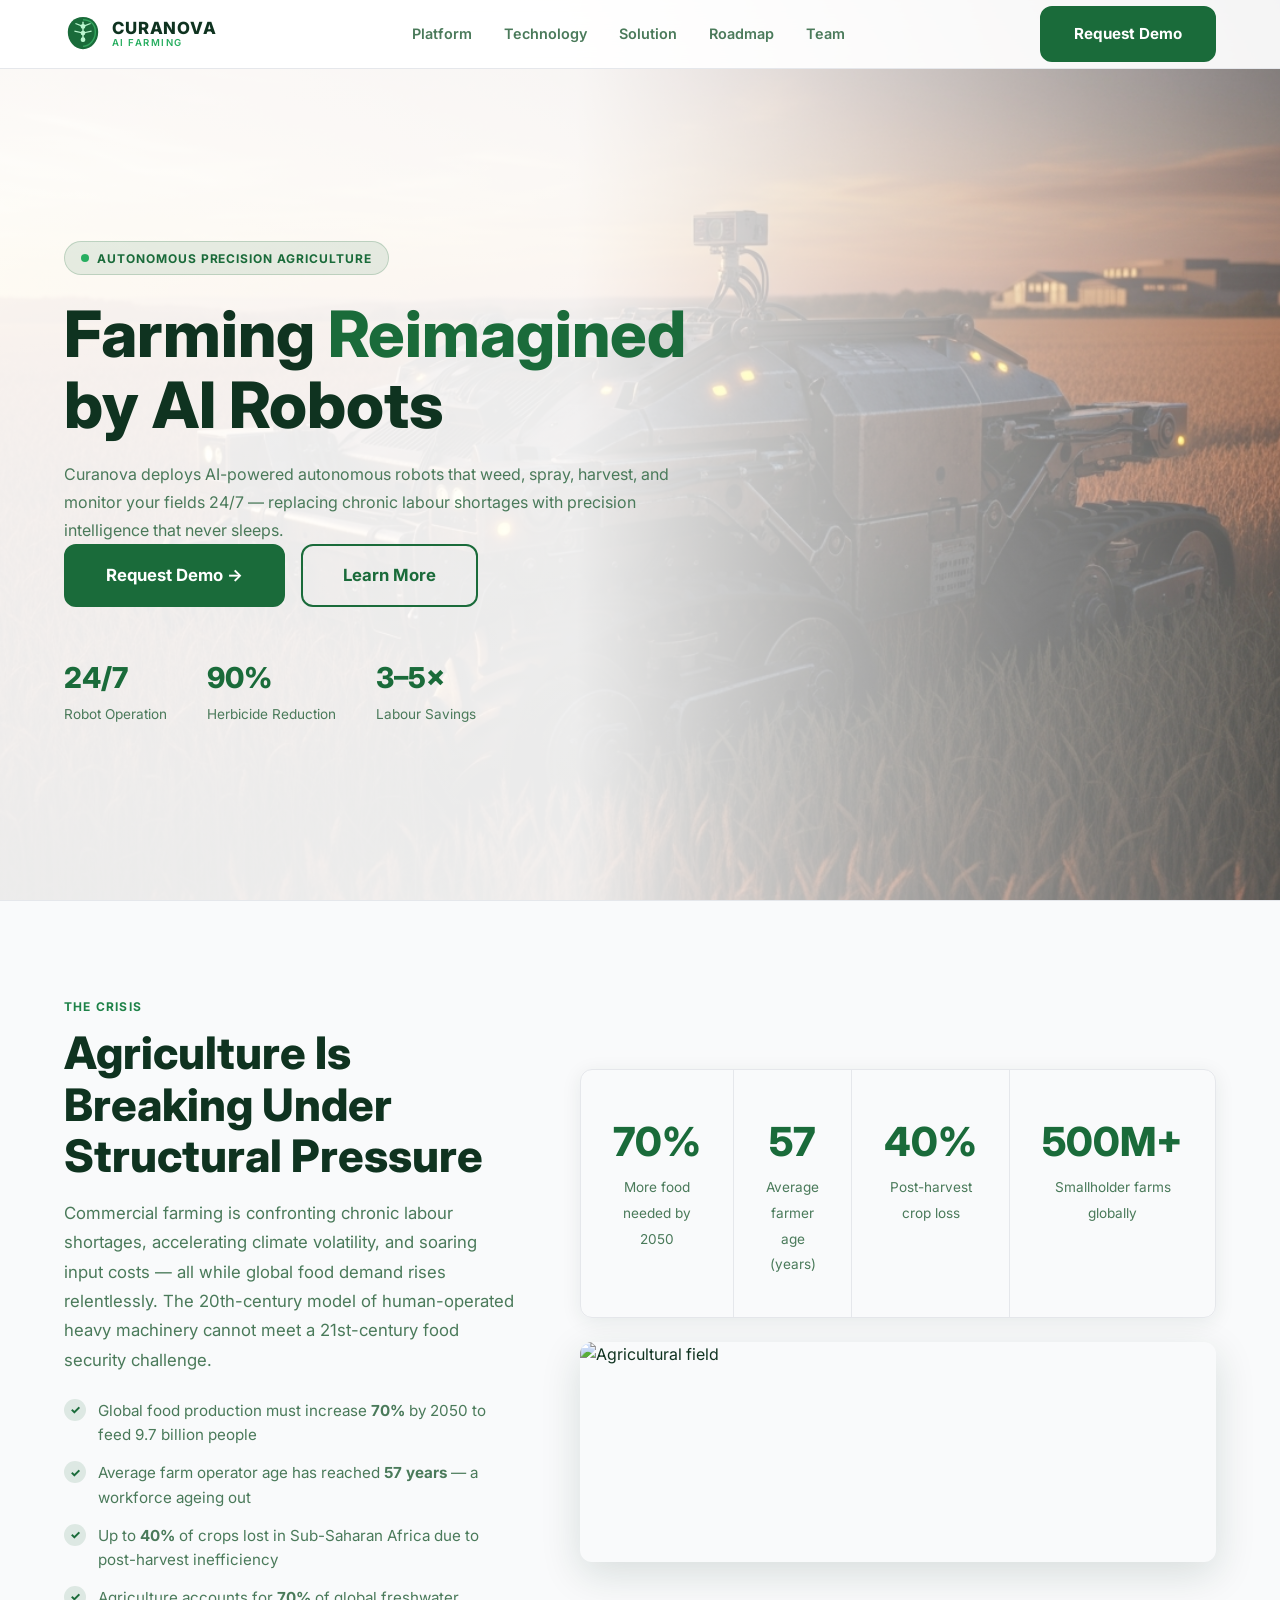
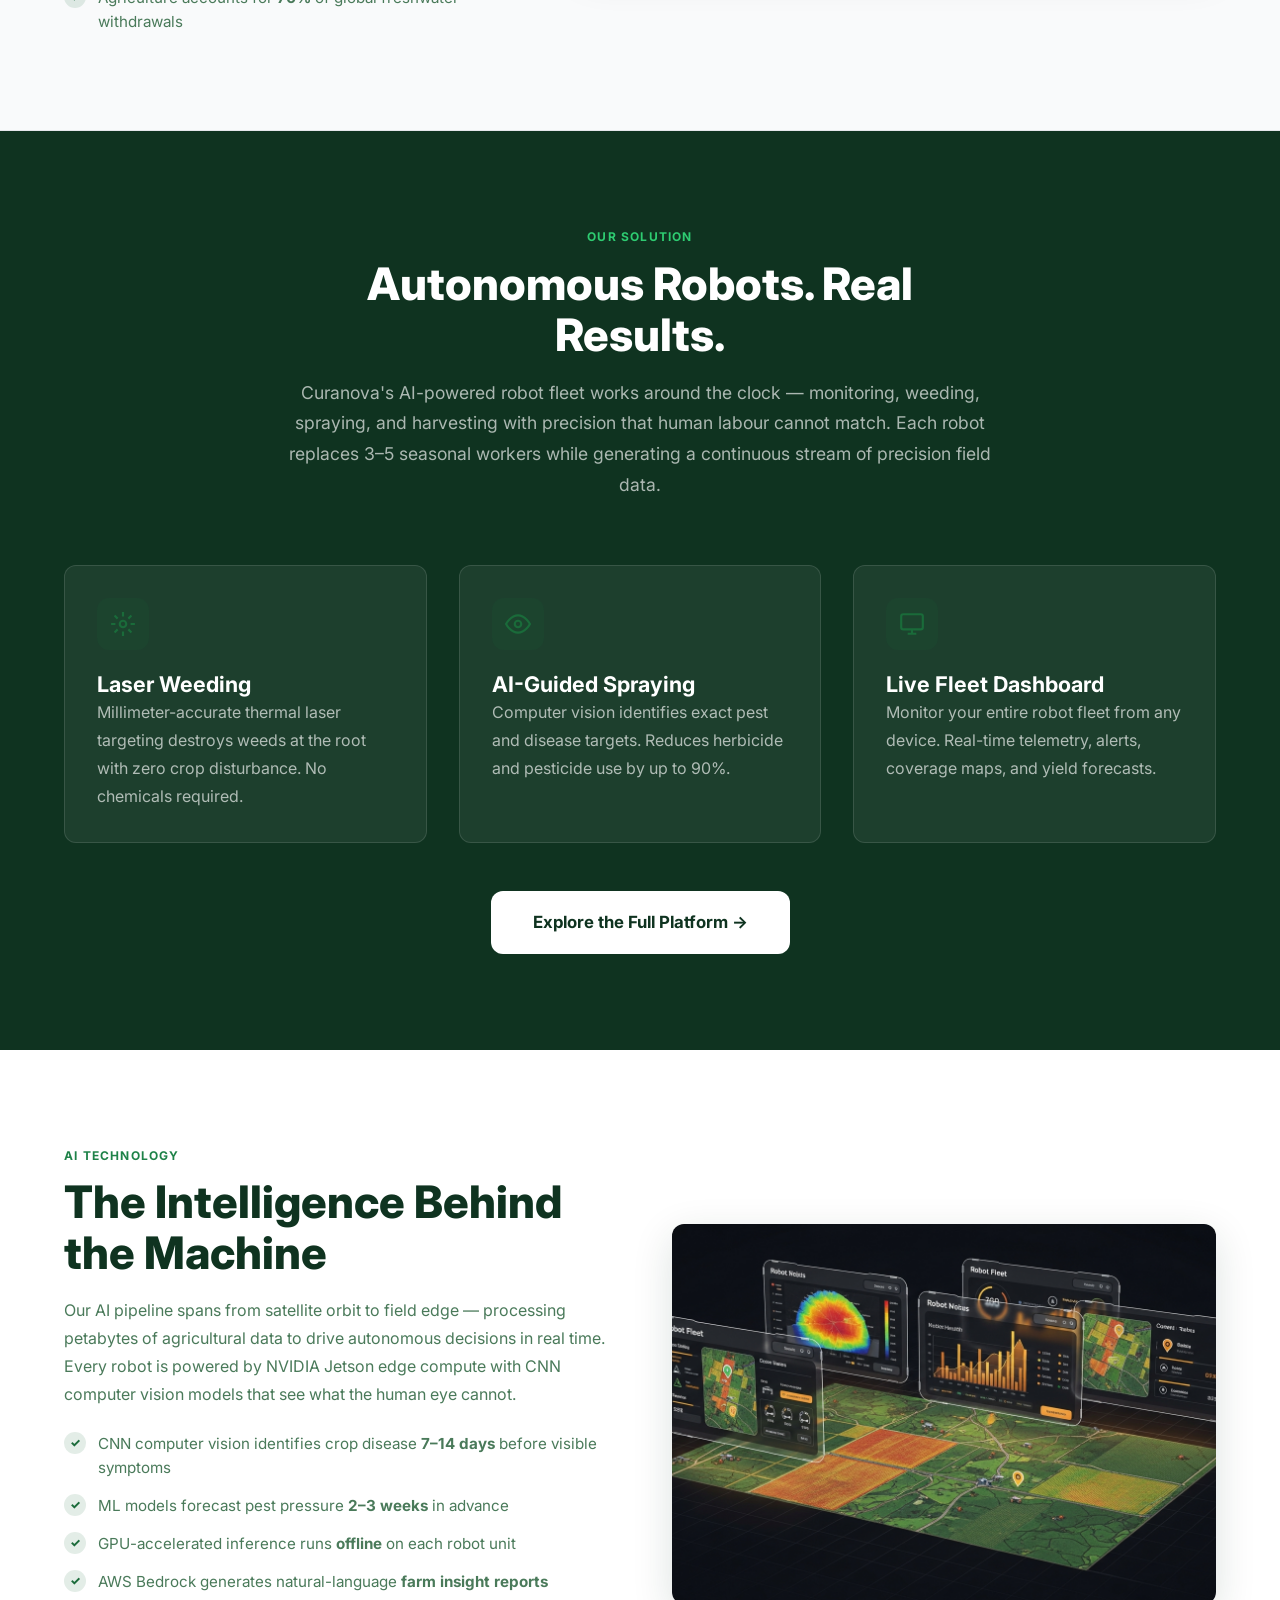
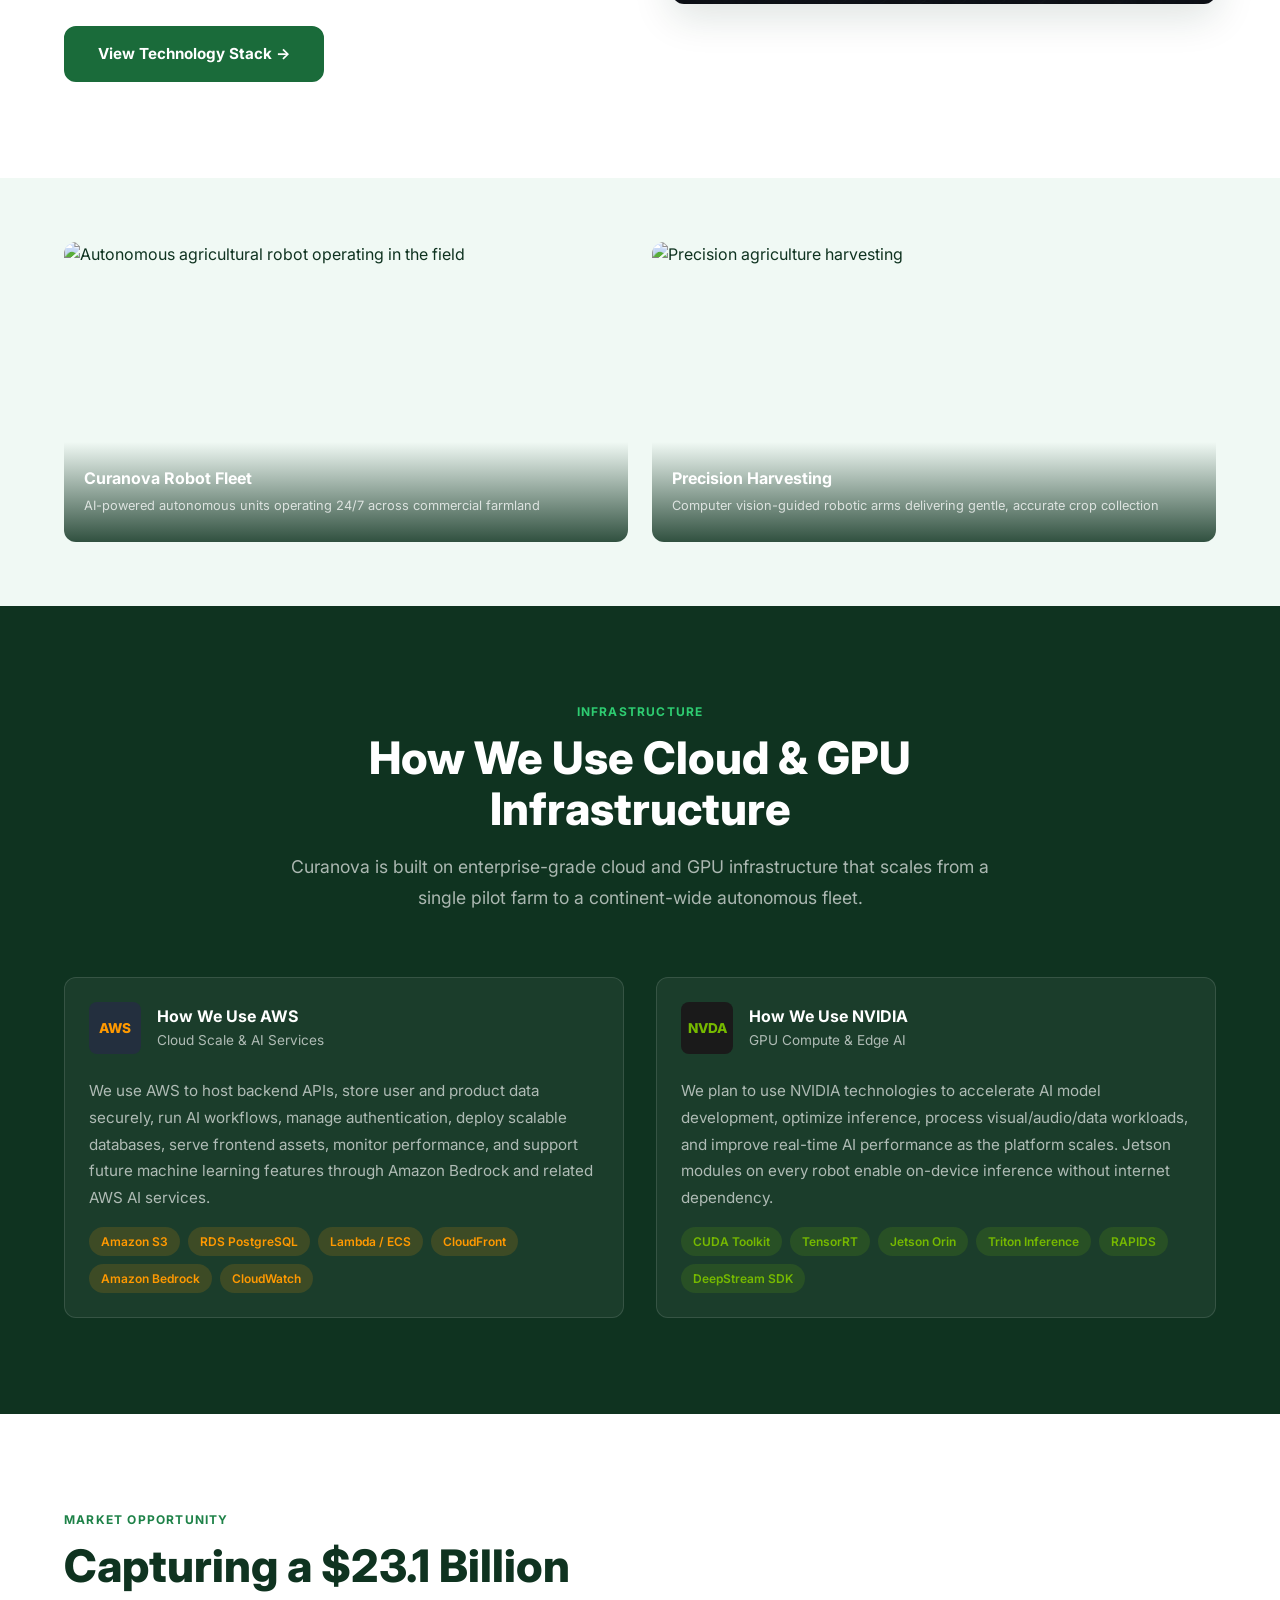
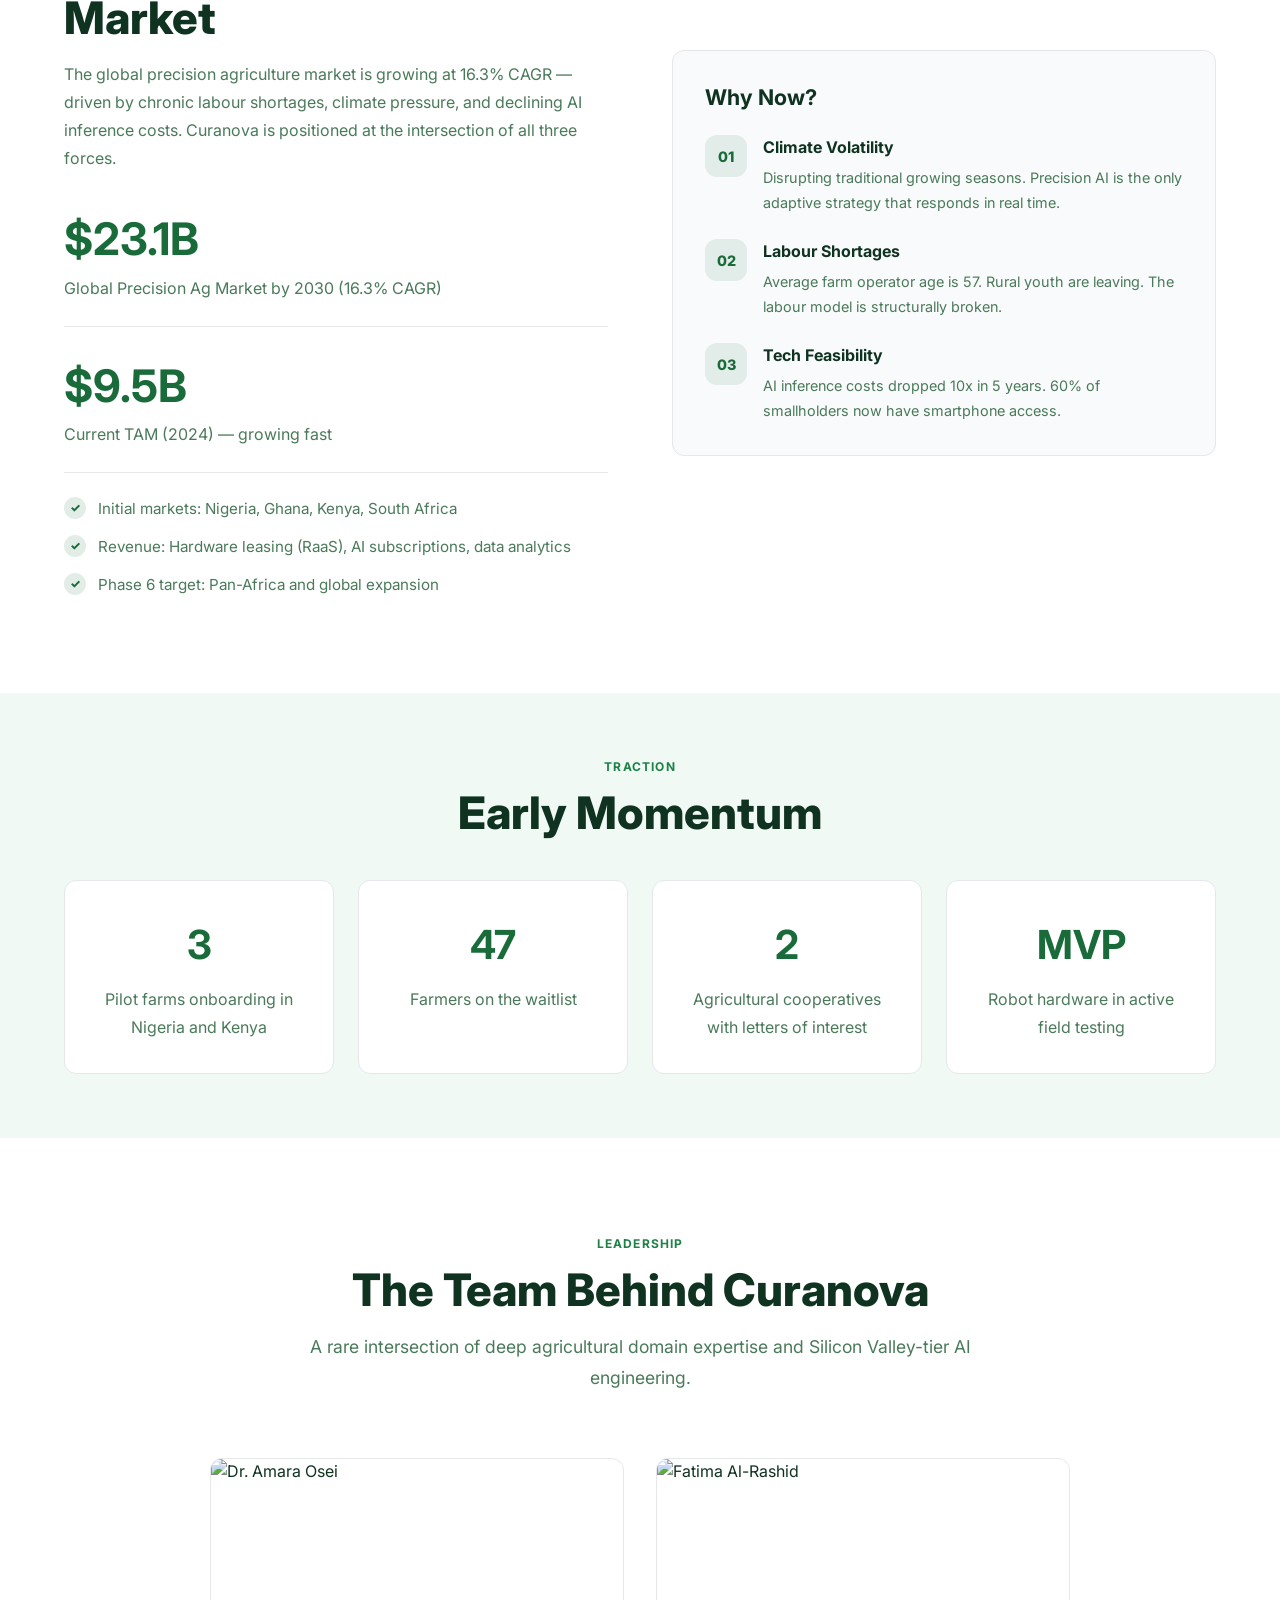
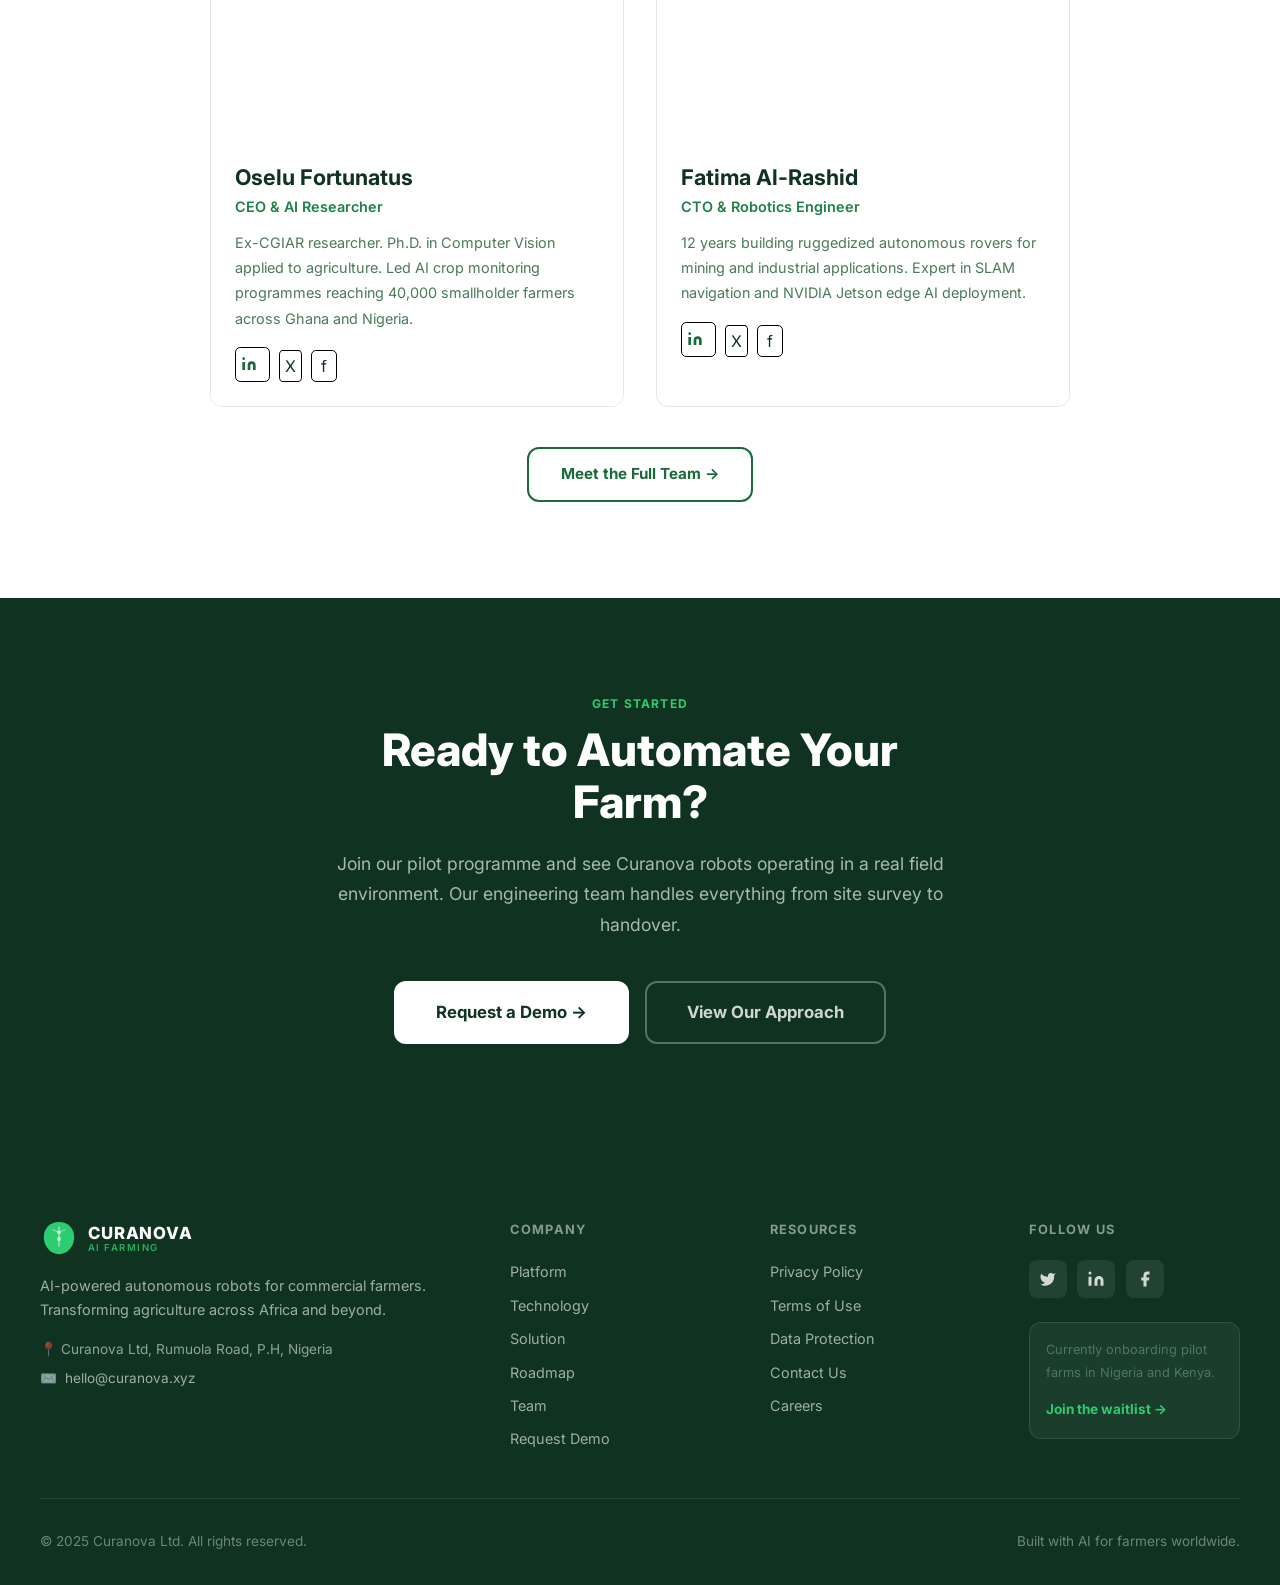
==== index.html @ 60b6ebc6 "project upload to netlify" ====
﻿<!DOCTYPE html>
<html lang="en">
<head>
  <meta charset="UTF-8" />
  <meta name="viewport" content="width=device-width, initial-scale=1.0" />
  <title>Curanova — AI Autonomous Farm Robotics</title>
  <meta name="description" content="Curanova deploys AI-powered autonomous robots that weed, spray, harvest, and monitor your fields 24/7. No human required." />
  <link rel="stylesheet" href="css/style.css" />
</head>
<body>

<!-- NAVBAR -->
<nav id="navbar">
  <div class="container">
    <div class="nav-inner">
      <a href="index.html" class="nav-logo">
        <svg viewBox="0 0 40 40" fill="none" xmlns="http://www.w3.org/2000/svg">
          <path d="M20 2C30 2 36 9 36 18C36 28 29 36 20 36C11 36 4 28 4 18C4 9 10 2 20 2Z" fill="#1a6b3a"/>
          <path d="M20 5C28 5 33 10 33 18C33 26 27 33 20 33" stroke="#4ade80" stroke-width="1.5" fill="none" opacity="0.5"/>
          <line x1="20" y1="7" x2="20" y2="28" stroke="#bbf7d0" stroke-width="1.5"/>
          <circle cx="20" cy="12" r="2.5" fill="#bbf7d0"/>
          <circle cx="20" cy="19" r="2.5" fill="#bbf7d0"/>
          <circle cx="20" cy="26" r="2.5" fill="#bbf7d0"/>
          <line x1="20" y1="12" x2="28" y2="9" stroke="#bbf7d0" stroke-width="1.2"/>
          <line x1="20" y1="12" x2="12" y2="9" stroke="#bbf7d0" stroke-width="1.2"/>
          <line x1="20" y1="19" x2="29" y2="17" stroke="#bbf7d0" stroke-width="1.2"/>
          <line x1="20" y1="19" x2="11" y2="17" stroke="#bbf7d0" stroke-width="1.2"/>
        </svg>
        <div class="nav-logo-text">
          <span>CURANOVA</span>
          <span>AI FARMING</span>
        </div>
      </a>
      <div class="nav-links">
        <a href="platform.html">Platform</a>
        <a href="technology.html">Technology</a>
        <a href="solution.html">Solution</a>
        <a href="roadmap.html">Roadmap</a>
        <a href="team.html">Team</a>
      </div>
      <div class="nav-cta">
        <a href="request-demo.html" class="btn btn-primary">Request Demo</a>
      </div>
      <button class="hamburger" aria-label="Toggle menu">
        <span></span><span></span><span></span>
      </button>
    </div>
  </div>
  <div class="mobile-menu">
    <a href="platform.html">Platform</a>
    <a href="technology.html">Technology</a>
    <a href="solution.html">Solution</a>
    <a href="roadmap.html">Roadmap</a>
    <a href="team.html">Team</a>
    <a href="request-demo.html" class="btn btn-primary">Request Demo</a>
  </div>
</nav>

<!-- HERO -->
<section class="hero" id="hero">
  <div class="hero-bg"></div>
  <div class="container">
    <div class="hero-content">
      <div class="hero-badge"><span></span>Autonomous Precision Agriculture</div>
      <h1>Farming <em>Reimagined</em> by AI Robots</h1>
      <p>Curanova deploys AI-powered autonomous robots that weed, spray, harvest, and monitor your fields 24/7 — replacing chronic labour shortages with precision intelligence that never sleeps.</p>
      <div class="hero-btns">
        <a href="request-demo.html" class="btn btn-primary btn-lg">Request Demo &rarr;</a>
        <a href="#problem" class="btn btn-outline btn-lg">Learn More</a>
      </div>
      <div class="hero-stats">
        <div class="hero-stat"><strong>24/7</strong><span>Robot Operation</span></div>
        <div class="hero-stat"><strong>90%</strong><span>Herbicide Reduction</span></div>
        <div class="hero-stat"><strong>3–5×</strong><span>Labour Savings</span></div>
      </div>
    </div>
  </div>
</section>

<!-- PROBLEM -->
<section class="section" id="problem" style="background:var(--gray-50); border-top:1px solid var(--gray-200); border-bottom:1px solid var(--gray-200);">
  <div class="container">
    <div class="split">
      <div class="fade-up">
        <span class="label">The Crisis</span>
        <h2>Agriculture Is Breaking Under Structural Pressure</h2>
        <p style="font-size:1.05rem; margin:1rem 0 1.5rem;">Commercial farming is confronting chronic labour shortages, accelerating climate volatility, and soaring input costs — all while global food demand rises relentlessly. The 20th-century model of human-operated heavy machinery cannot meet a 21st-century food security challenge.</p>
        <ul class="checklist">
          <li><span>Global food production must increase <strong>70%</strong> by 2050 to feed 9.7 billion people</span></li>
          <li><span>Average farm operator age has reached <strong>57 years</strong> — a workforce ageing out</span></li>
          <li><span>Up to <strong>40%</strong> of crops lost in Sub-Saharan Africa due to post-harvest inefficiency</span></li>
          <li><span>Agriculture accounts for <strong>70%</strong> of global freshwater withdrawals</span></li>
        </ul>
      </div>
      <div class="fade-up fade-up-delay-2">
        <div class="stats-bar" style="border-radius:var(--radius); box-shadow:var(--shadow);">
          <div class="stat-item">
            <strong data-target="70" data-suffix="%">70%</strong>
            <span>More food needed by 2050</span>
          </div>
          <div class="stat-item">
            <strong data-target="57">57</strong>
            <span>Average farmer age (years)</span>
          </div>
          <div class="stat-item">
            <strong data-target="40" data-suffix="%">40%</strong>
            <span>Post-harvest crop loss</span>
          </div>
          <div class="stat-item">
            <strong data-target="500" data-suffix="M+">500M+</strong>
            <span>Smallholder farms globally</span>
          </div>
        </div>
        <div style="margin-top:1.5rem; border-radius:var(--radius); overflow:hidden; box-shadow:var(--shadow-lg);">
          <img src="https://images.unsplash.com/photo-1500382017468-9049fed747ef?w=800&h=400&fit=crop&auto=format" alt="Agricultural field" style="width:100%;height:220px;object-fit:cover;" />
        </div>
      </div>
    </div>
  </div>
</section>

<!-- SOLUTION OVERVIEW -->
<section class="section section-dark" id="solution-intro">
  <div class="container">
    <div class="section-head">
      <span class="label">Our Solution</span>
      <h2>Autonomous Robots. Real Results.</h2>
      <p>Curanova's AI-powered robot fleet works around the clock — monitoring, weeding, spraying, and harvesting with precision that human labour cannot match. Each robot replaces 3–5 seasonal workers while generating a continuous stream of precision field data.</p>
    </div>
    <div class="grid-3" style="margin-bottom:3rem;">
      <div class="card fade-up">
        <div class="card-icon"><svg viewBox="0 0 24 24" fill="none" stroke="currentColor" stroke-width="2"><circle cx="12" cy="12" r="3"/><path d="M12 1v4M12 19v4M4.22 4.22l2.83 2.83M16.95 16.95l2.83 2.83M1 12h4M19 12h4M4.22 19.78l2.83-2.83M16.95 7.05l2.83-2.83"/></svg></div>
        <h3>Laser Weeding</h3>
        <p>Millimeter-accurate thermal laser targeting destroys weeds at the root with zero crop disturbance. No chemicals required.</p>
      </div>
      <div class="card fade-up fade-up-delay-1">
        <div class="card-icon"><svg viewBox="0 0 24 24" fill="none" stroke="currentColor" stroke-width="2"><path d="M1 12s4-8 11-8 11 8 11 8-4 8-11 8-11-8-11-8z"/><circle cx="12" cy="12" r="3"/></svg></div>
        <h3>AI-Guided Spraying</h3>
        <p>Computer vision identifies exact pest and disease targets. Reduces herbicide and pesticide use by up to 90%.</p>
      </div>
      <div class="card fade-up fade-up-delay-2">
        <div class="card-icon"><svg viewBox="0 0 24 24" fill="none" stroke="currentColor" stroke-width="2"><rect x="2" y="3" width="20" height="14" rx="2"/><path d="M8 21h8M12 17v4"/></svg></div>
        <h3>Live Fleet Dashboard</h3>
        <p>Monitor your entire robot fleet from any device. Real-time telemetry, alerts, coverage maps, and yield forecasts.</p>
      </div>
    </div>
    <div style="text-align:center;">
      <a href="platform.html" class="btn btn-white btn-lg">Explore the Full Platform &rarr;</a>
    </div>
  </div>
</section>

<!-- TECHNOLOGY OVERVIEW -->
<section class="section">
  <div class="container">
    <div class="split">
      <div class="fade-up">
        <span class="label">AI Technology</span>
        <h2>The Intelligence Behind the Machine</h2>
        <p style="margin:1rem 0 1.5rem;">Our AI pipeline spans from satellite orbit to field edge — processing petabytes of agricultural data to drive autonomous decisions in real time. Every robot is powered by NVIDIA Jetson edge compute with CNN computer vision models that see what the human eye cannot.</p>
        <ul class="checklist">
          <li><span>CNN computer vision identifies crop disease <strong>7–14 days</strong> before visible symptoms</span></li>
          <li><span>ML models forecast pest pressure <strong>2–3 weeks</strong> in advance</span></li>
          <li><span>GPU-accelerated inference runs <strong>offline</strong> on each robot unit</span></li>
          <li><span>AWS Bedrock generates natural-language <strong>farm insight reports</strong></span></li>
        </ul>
        <div style="margin-top:2rem;">
          <a href="technology.html" class="btn btn-primary">View Technology Stack &rarr;</a>
        </div>
      </div>
      <div class="fade-up fade-up-delay-2">
        <div class="split-img">
          <img src="images/dashboard-mockup.png" alt="Curanova AI Dashboard" />
        </div>
      </div>
    </div>
  </div>
</section>

<!-- AI ROBOT IMAGE SECTION -->
<section style="background:var(--green-50); padding:0; overflow:hidden;">
  <div class="container" style="padding-top:64px; padding-bottom:64px;">
    <div class="grid-2" style="gap:1.5rem;">
      <div class="img-card fade-up">
        <img src="https://images.unsplash.com/photo-1485827404703-89b55fcc595e?w=800&h=500&fit=crop&auto=format" alt="Autonomous agricultural robot operating in the field" />
        <div class="img-card-caption">
          <h4>Curanova Robot Fleet</h4>
          <p>AI-powered autonomous units operating 24/7 across commercial farmland</p>
        </div>
      </div>
      <div class="img-card fade-up fade-up-delay-2">
        <img src="https://images.unsplash.com/photo-1574943320219-553eb213f72d?w=800&h=500&fit=crop&auto=format" alt="Precision agriculture harvesting" />
        <div class="img-card-caption">
          <h4>Precision Harvesting</h4>
          <p>Computer vision-guided robotic arms delivering gentle, accurate crop collection</p>
        </div>
      </div>
    </div>
  </div>
</section>

<!-- CLOUD/GPU SECTION -->
<section class="section section-dark">
  <div class="container">
    <div class="section-head">
      <span class="label">Infrastructure</span>
      <h2>How We Use Cloud & GPU Infrastructure</h2>
      <p>Curanova is built on enterprise-grade cloud and GPU infrastructure that scales from a single pilot farm to a continent-wide autonomous fleet.</p>
    </div>
    <div class="grid-2">
      <div class="infra-card fade-up">
        <div class="infra-header">
          <div class="infra-logo aws">AWS</div>
          <div>
            <h4>How We Use AWS</h4>
            <p style="font-size:.85rem;margin:0;">Cloud Scale &amp; AI Services</p>
          </div>
        </div>
        <div class="infra-body">
          <p>We use AWS to host backend APIs, store user and product data securely, run AI workflows, manage authentication, deploy scalable databases, serve frontend assets, monitor performance, and support future machine learning features through Amazon Bedrock and related AWS AI services.</p>
          <div class="infra-chips">
            <span class="infra-chip aws">Amazon S3</span>
            <span class="infra-chip aws">RDS PostgreSQL</span>
            <span class="infra-chip aws">Lambda / ECS</span>
            <span class="infra-chip aws">CloudFront</span>
            <span class="infra-chip aws">Amazon Bedrock</span>
            <span class="infra-chip aws">CloudWatch</span>
          </div>
        </div>
      </div>
      <div class="infra-card fade-up fade-up-delay-2">
        <div class="infra-header">
          <div class="infra-logo nvda">NVDA</div>
          <div>
            <h4>How We Use NVIDIA</h4>
            <p style="font-size:.85rem;margin:0;">GPU Compute &amp; Edge AI</p>
          </div>
        </div>
        <div class="infra-body">
          <p>We plan to use NVIDIA technologies to accelerate AI model development, optimize inference, process visual/audio/data workloads, and improve real-time AI performance as the platform scales. Jetson modules on every robot enable on-device inference without internet dependency.</p>
          <div class="infra-chips">
            <span class="infra-chip nvda">CUDA Toolkit</span>
            <span class="infra-chip nvda">TensorRT</span>
            <span class="infra-chip nvda">Jetson Orin</span>
            <span class="infra-chip nvda">Triton Inference</span>
            <span class="infra-chip nvda">RAPIDS</span>
            <span class="infra-chip nvda">DeepStream SDK</span>
          </div>
        </div>
      </div>
    </div>
  </div>
</section>

<!-- MARKET -->
<section class="section">
  <div class="container">
    <div class="split">
      <div class="fade-up">
        <span class="label">Market Opportunity</span>
        <h2>Capturing a $23.1 Billion Market</h2>
        <p style="margin:1rem 0 2rem;">The global precision agriculture market is growing at 16.3% CAGR — driven by chronic labour shortages, climate pressure, and declining AI inference costs. Curanova is positioned at the intersection of all three forces.</p>
        <div style="border-bottom:1px solid var(--gray-200); padding-bottom:1.5rem; margin-bottom:1.5rem;">
          <strong style="font-size:2.8rem; color:var(--green-700); display:block;">$23.1B</strong>
          <span style="color:var(--text-muted);">Global Precision Ag Market by 2030 (16.3% CAGR)</span>
        </div>
        <div style="border-bottom:1px solid var(--gray-200); padding-bottom:1.5rem; margin-bottom:1.5rem;">
          <strong style="font-size:2.8rem; color:var(--green-700); display:block;">$9.5B</strong>
          <span style="color:var(--text-muted);">Current TAM (2024) — growing fast</span>
        </div>
        <ul class="checklist">
          <li><span>Initial markets: Nigeria, Ghana, Kenya, South Africa</span></li>
          <li><span>Revenue: Hardware leasing (RaaS), AI subscriptions, data analytics</span></li>
          <li><span>Phase 6 target: Pan-Africa and global expansion</span></li>
        </ul>
      </div>
      <div class="fade-up fade-up-delay-2">
        <div style="background:var(--gray-50); border:1px solid var(--gray-200); border-radius:var(--radius); padding:2rem;">
          <h3 style="margin-bottom:1.5rem;">Why Now?</h3>
          <div style="display:flex;flex-direction:column;gap:1.5rem;">
            <div style="display:flex;gap:1rem;align-items:flex-start;">
              <div style="width:42px;height:42px;background:rgba(26,107,58,.1);border-radius:.75rem;display:flex;align-items:center;justify-content:center;color:var(--green-700);font-weight:800;font-size:.9rem;flex-shrink:0;">01</div>
              <div><strong>Climate Volatility</strong><p style="font-size:.9rem;margin-top:.25rem;">Disrupting traditional growing seasons. Precision AI is the only adaptive strategy that responds in real time.</p></div>
            </div>
            <div style="display:flex;gap:1rem;align-items:flex-start;">
              <div style="width:42px;height:42px;background:rgba(26,107,58,.1);border-radius:.75rem;display:flex;align-items:center;justify-content:center;color:var(--green-700);font-weight:800;font-size:.9rem;flex-shrink:0;">02</div>
              <div><strong>Labour Shortages</strong><p style="font-size:.9rem;margin-top:.25rem;">Average farm operator age is 57. Rural youth are leaving. The labour model is structurally broken.</p></div>
            </div>
            <div style="display:flex;gap:1rem;align-items:flex-start;">
              <div style="width:42px;height:42px;background:rgba(26,107,58,.1);border-radius:.75rem;display:flex;align-items:center;justify-content:center;color:var(--green-700);font-weight:800;font-size:.9rem;flex-shrink:0;">03</div>
              <div><strong>Tech Feasibility</strong><p style="font-size:.9rem;margin-top:.25rem;">AI inference costs dropped 10x in 5 years. 60% of smallholders now have smartphone access.</p></div>
            </div>
          </div>
        </div>
      </div>
    </div>
  </div>
</section>

<!-- TRACTION -->
<section class="section-sm section-green">
  <div class="container">
    <div class="section-head" style="margin-bottom:2.5rem;">
      <span class="label">Traction</span>
      <h2>Early Momentum</h2>
    </div>
    <div class="grid-4">
      <div class="card fade-up" style="text-align:center;">
        <strong style="font-size:2.5rem;color:var(--green-700);">3</strong>
        <p style="margin-top:.5rem;">Pilot farms onboarding in Nigeria and Kenya</p>
      </div>
      <div class="card fade-up fade-up-delay-1" style="text-align:center;">
        <strong style="font-size:2.5rem;color:var(--green-700);">47</strong>
        <p style="margin-top:.5rem;">Farmers on the waitlist</p>
      </div>
      <div class="card fade-up fade-up-delay-2" style="text-align:center;">
        <strong style="font-size:2.5rem;color:var(--green-700);">2</strong>
        <p style="margin-top:.5rem;">Agricultural cooperatives with letters of interest</p>
      </div>
      <div class="card fade-up fade-up-delay-3" style="text-align:center;">
        <strong style="font-size:2.5rem;color:var(--green-700);">MVP</strong>
        <p style="margin-top:.5rem;">Robot hardware in active field testing</p>
      </div>
    </div>
  </div>
</section>

<!-- TEAM PREVIEW -->
<section class="section">
  <div class="container">
    <div class="section-head">
      <span class="label">Leadership</span>
      <h2>The Team Behind Curanova</h2>
      <p>A rare intersection of deep agricultural domain expertise and Silicon Valley-tier AI engineering.</p>
    </div>
    <div class="grid-2" style="max-width:860px;margin:0 auto;">
      <div class="team-card fade-up">
        <img class="team-photo" src="https://images.unsplash.com/photo-1507003211169-0a1dd7228f2d?w=600&h=400&fit=crop&auto=format" alt="Dr. Amara Osei" />
        <div class="team-body">
          <h3>Oselu Fortunatus</h3>
          <div class="role">CEO &amp; AI Researcher</div>
          <p>Ex-CGIAR researcher. Ph.D. in Computer Vision applied to agriculture. Led AI crop monitoring programmes reaching 40,000 smallholder farmers across Ghana and Nigeria.</p>
          <a href="https://www.linkedin.com/in/oselufortunatus" class="team-linkedin" style="width: 35px; height: 35px; border-radius: 15%; border: 1px solid #000; padding: 5px;">
            <svg viewBox="0 0 24 24" width="16" height="16" fill="currentColor"><path d="M16 8a6 6 0 016 6v7h-4v-7a2 2 0 00-2-2 2 2 0 00-2 2v7h-4v-7a6 6 0 016-6zM2 9h4v12H2z"/><circle cx="4" cy="4" r="2"/></svg>
          </a>
          <a href="https://x.com/crypto_eaglex" aria-label="Twitter" style="width: 60px; height: 60px; border-radius: 15%; border: 1px solid #000; padding: 5px; margin: 5px;">X</a>
          <a href="https://www.facebook.com/osfoce.acquilla" aria-label="Facebook" style="border: 1px solid #000; width: 7px; height: 7px; border-radius: 5px; padding: 5px 9px;">f</a>
        </div>
      </div>
      <div class="team-card fade-up fade-up-delay-2">
        <img class="team-photo" src="https://images.unsplash.com/photo-1573496359142-b8d87734a5a2?w=600&h=400&fit=crop&auto=format" alt="Fatima Al-Rashid" />
        <div class="team-body">
          <h3>Fatima Al-Rashid</h3>
          <div class="role">CTO &amp; Robotics Engineer</div>
          <p>12 years building ruggedized autonomous rovers for mining and industrial applications. Expert in SLAM navigation and NVIDIA Jetson edge AI deployment.</p>
          <a href="#" class="team-linkedin" style="width: 35px; height: 35px; border-radius: 15%; border: 1px solid #000; padding: 5px;">
            <svg viewBox="0 0 24 24" width="16" height="16" fill="currentColor"><path d="M16 8a6 6 0 016 6v7h-4v-7a2 2 0 00-2-2 2 2 0 00-2 2v7h-4v-7a6 6 0 016-6zM2 9h4v12H2z"/><circle cx="4" cy="4" r="2"/></svg>
          </a>
          <a href="#" aria-label="Twitter" style="width: 60px; height: 60px; border-radius: 15%; border: 1px solid #000; padding: 5px; margin: 5px;">X</a>
          <a href="#" aria-label="Facebook" style="border: 1px solid #000; width: 7px; height: 7px; border-radius: 5px; padding: 5px 9px;">f</a>
        </div>
      </div>
    </div>
    <div style="text-align:center;margin-top:2.5rem;">
      <a href="team.html" class="btn btn-outline">Meet the Full Team &rarr;</a>
    </div>
  </div>
</section>

<!-- CTA -->
<section class="section section-dark" style="text-align:center;">
  <div class="container" style="max-width:700px;">
    <span class="label">Get Started</span>
    <h2 style="margin-bottom:1.25rem;">Ready to Automate Your Farm?</h2>
    <p style="font-size:1.1rem;margin-bottom:2.5rem;">Join our pilot programme and see Curanova robots operating in a real field environment. Our engineering team handles everything from site survey to handover.</p>
    <div style="display:flex;gap:1rem;justify-content:center;flex-wrap:wrap;">
      <a href="request-demo.html" class="btn btn-white btn-lg">Request a Demo &rarr;</a>
      <a href="solution.html" class="btn btn-outline btn-lg" style="border-color:rgba(255,255,255,.3);color:rgba(255,255,255,.8);">View Our Approach</a>
    </div>
  </div>
</section>

<!-- FOOTER -->
<footer>
  <div class="footer-inner container">
    <div class="footer-grid">
      <div class="footer-brand">
        <a href="index.html" class="nav-logo" style="margin-bottom:.5rem;">
          <svg viewBox="0 0 40 40" fill="none" xmlns="http://www.w3.org/2000/svg" width="36" height="36">
            <path d="M20 2C30 2 36 9 36 18C36 28 29 36 20 36C11 36 4 28 4 18C4 9 10 2 20 2Z" fill="#2ecc71"/>
            <line x1="20" y1="7" x2="20" y2="28" stroke="rgba(255,255,255,0.5)" stroke-width="1.5"/>
            <circle cx="20" cy="13" r="2" fill="rgba(255,255,255,0.7)"/>
            <circle cx="20" cy="20" r="2" fill="rgba(255,255,255,0.7)"/>
            <line x1="20" y1="13" x2="27" y2="10" stroke="rgba(255,255,255,0.4)" stroke-width="1.1"/>
            <line x1="20" y1="13" x2="13" y2="10" stroke="rgba(255,255,255,0.4)" stroke-width="1.1"/>
          </svg>
          <div class="nav-logo-text">
            <span style="color:white;">CURANOVA</span>
            <span>AI FARMING</span>
          </div>
        </a>
        <p>AI-powered autonomous robots for commercial farmers. Transforming agriculture across Africa and beyond.</p>
        <div class="footer-info">
          <span>📍 Curanova Ltd, Rumuola Road, P.H, Nigeria</span>
          <span>✉️ <a href="mailto:hello@curanova.xyz" style="color:rgba(255,255,255,.6);">hello@curanova.xyz</a></span>
        </div>
      </div>
      <div>
        <h5>Company</h5>
        <div class="footer-links">
          <a href="platform.html">Platform</a>
          <a href="technology.html">Technology</a>
          <a href="solution.html">Solution</a>
          <a href="roadmap.html">Roadmap</a>
          <a href="team.html">Team</a>
          <a href="request-demo.html">Request Demo</a>
        </div>
      </div>
      <div>
        <h5>Resources</h5>
        <div class="footer-links">
          <a href="#">Privacy Policy</a>
          <a href="#">Terms of Use</a>
          <a href="#">Data Protection</a>
          <a href="request-demo.html">Contact Us</a>
          <a href="mailto:careers@curanova.xyz">Careers</a>
        </div>
      </div>
      <div>
        <h5>Follow Us</h5>
        <div class="socials">
          <a href="https://x.com/crypto_eaglex" class="social-icon" aria-label="Twitter">
            <svg viewBox="0 0 24 24"><path d="M22 4s-.7 2.1-2 3.4c1.6 10-9.4 17.3-18 11.6 2.2.1 4.4-.6 6-2C3 15.5.5 9.6 3 5c2.2 2.6 5.6 4.1 9 4-.9-4.2 4-6.6 7-3.8 1.1 0 3-1.2 3-1.2z"/></svg>
          </a>
          <a href="https://www.linkedin.com/in/oselufortunatus" class="social-icon" aria-label="LinkedIn">
            <svg viewBox="0 0 24 24"><path d="M16 8a6 6 0 016 6v7h-4v-7a2 2 0 00-2-2 2 2 0 00-2 2v7h-4v-7a6 6 0 016-6zM2 9h4v12H2z"/><circle cx="4" cy="4" r="2"/></svg>
          </a>
          <a href="https://www.facebook.com/osfoce.acquilla" class="social-icon" aria-label="Facebook">
            <svg viewBox="0 0 24 24"><path d="M18 2h-3a5 5 0 00-5 5v3H7v4h3v8h4v-8h3l1-4h-4V7a1 1 0 011-1h3z"/></svg>
          </a>
        </div>
        <div style="margin-top:1.5rem; padding:1rem; background:rgba(255,255,255,.05); border:1px solid rgba(255,255,255,.1); border-radius:.75rem;">
          <p style="font-size:.8rem; margin-bottom:.75rem;">Currently onboarding pilot farms in Nigeria and Kenya.</p>
          <a href="request-demo.html" style="color:var(--green-400); font-weight:700; font-size:.85rem;">Join the waitlist &rarr;</a>
        </div>
      </div>
    </div>
    <div class="footer-bottom">
      <span>&copy; 2025 Curanova Ltd. All rights reserved.</span>
      <span>Built with AI for farmers worldwide.</span>
    </div>
  </div>
</footer>

<script src="js/main.js"></script>
</body>
</html>
---- css/style.css ----
﻿/* ===== Curanova — Shared Stylesheet ===== */
@import url('https://fonts.googleapis.com/css2?family=Inter:wght@300;400;500;600;700;800;900&display=swap');

:root {
  --green-900: #0f3320;
  --green-800: #14472d;
  --green-700: #1a6b3a;
  --green-600: #1e8248;
  --green-500: #27ae60;
  --green-400: #2ecc71;
  --green-100: #e8f5ee;
  --green-50:  #f0f9f4;
  --white:     #ffffff;
  --gray-50:   #f9fafb;
  --gray-100:  #f3f4f6;
  --gray-200:  #e5e7eb;
  --gray-400:  #9ca3af;
  --gray-600:  #4b5563;
  --gray-800:  #1f2937;
  --text:      #0f3320;
  --text-muted:#4a7a5a;
  --radius:    0.75rem;
  --shadow:    0 4px 20px rgba(15,51,32,.08);
  --shadow-lg: 0 12px 40px rgba(15,51,32,.14);
}

*, *::before, *::after { box-sizing: border-box; margin: 0; padding: 0; }

html { scroll-behavior: smooth; font-size: 16px; }

body {
  font-family: 'Inter', sans-serif;
  color: var(--text);
  background: var(--white);
  line-height: 1.6;
  -webkit-font-smoothing: antialiased;
}

img { max-width: 100%; height: auto; display: block; }
a { text-decoration: none; color: inherit; }
ul { list-style: none; }

/* ---- Containers ---- */
.container { width: 100%; max-width: 1200px; margin: 0 auto; padding: 0 24px; }
.section    { padding: 96px 0; }
.section-sm { padding: 64px 0; }

/* ---- Typography ---- */
.label {
  font-size: .75rem; font-weight: 700; letter-spacing: .1em;
  text-transform: uppercase; color: var(--green-600); display: block; margin-bottom: .75rem;
}
h1 { font-size: clamp(2.4rem, 5vw, 4rem); font-weight: 800; line-height: 1.1; }
h2 { font-size: clamp(1.8rem, 3.5vw, 2.8rem); font-weight: 800; line-height: 1.15; }
h3 { font-size: 1.35rem; font-weight: 700; line-height: 1.3; }
h4 { font-size: 1rem; font-weight: 700; }
p  { color: var(--text-muted); line-height: 1.75; }

/* ---- Buttons ---- */
.btn {
  display: inline-flex; align-items: center; gap: .5rem;
  padding: .85rem 2rem; border-radius: var(--radius);
  font-weight: 700; font-size: .95rem; cursor: pointer;
  border: 2px solid transparent; transition: all .2s ease;
  text-decoration: none;
}
.btn-primary { background: var(--green-700); color: var(--white); border-color: var(--green-700); }
.btn-primary:hover { background: var(--green-800); border-color: var(--green-800); transform: translateY(-1px); box-shadow: var(--shadow); }
.btn-outline { background: transparent; color: var(--green-700); border-color: var(--green-700); }
.btn-outline:hover { background: var(--green-50); }
.btn-white  { background: var(--white); color: var(--green-900); }
.btn-white:hover { background: var(--green-100); transform: translateY(-1px); box-shadow: var(--shadow); }
.btn-lg { padding: 1rem 2.5rem; font-size: 1.05rem; }

/* ---- Navbar ---- */
#navbar {
  position: fixed; top: 0; left: 0; right: 0; z-index: 1000;
  background: rgba(255,255,255,.92); backdrop-filter: blur(12px);
  border-bottom: 1px solid var(--gray-200);
  transition: box-shadow .3s;
}
#navbar.scrolled { box-shadow: var(--shadow); }
.nav-inner {
  display: flex; align-items: center; justify-content: space-between;
  height: 68px;
}
.nav-logo { display: flex; align-items: center; gap: 10px; text-decoration: none; }
.nav-logo svg { width: 38px; height: 38px; }
.nav-logo-text { display: flex; flex-direction: column; line-height: 1.1; }
.nav-logo-text span:first-child { font-weight: 800; font-size: 1.05rem; color: var(--green-900); letter-spacing: .05em; }
.nav-logo-text span:last-child  { font-size: .6rem; color: var(--green-500); font-weight: 600; letter-spacing: .15em; text-transform: uppercase; }

.nav-links { display: flex; align-items: center; gap: 2rem; }
.nav-links a {
  font-size: .9rem; font-weight: 600; color: var(--text-muted);
  transition: color .2s; text-decoration: none;
}
.nav-links a:hover, .nav-links a.active { color: var(--green-700); }
.nav-links a.active { border-bottom: 2px solid var(--green-700); padding-bottom: 2px; }

.nav-cta { display: flex; align-items: center; gap: 1rem; }

.hamburger { display: none; flex-direction: column; gap: 5px; cursor: pointer; padding: 8px; border: none; background: none; }
.hamburger span { display: block; width: 24px; height: 2px; background: var(--green-900); border-radius: 2px; transition: all .3s; }
.hamburger.open span:nth-child(1) { transform: translateY(7px) rotate(45deg); }
.hamburger.open span:nth-child(2) { opacity: 0; }
.hamburger.open span:nth-child(3) { transform: translateY(-7px) rotate(-45deg); }

.mobile-menu {
  display: none; flex-direction: column;
  background: var(--white); border-top: 1px solid var(--gray-200);
  padding: 1rem 0;
}
.mobile-menu.open { display: flex; }
.mobile-menu a {
  padding: 1rem 24px; font-weight: 600; color: var(--text);
  border-bottom: 1px solid var(--gray-100); font-size: .95rem;
}
.mobile-menu a:hover { color: var(--green-700); background: var(--green-50); }
.mobile-menu .btn { margin: 1rem 24px; }

/* ---- Hero ---- */
.hero {
  min-height: 100vh; display: flex; align-items: center;
  padding-top: 68px; position: relative; overflow: hidden;
  background: linear-gradient(135deg, var(--green-50) 0%, var(--white) 60%);
}
.hero-bg {
  position: absolute; inset: 0; z-index: 0;
  background-image: url('../images/hero-bg.png');
  background-size: cover; background-position: center 55%;
}
.hero-bg::after {
  content: ''; position: absolute; inset: 0;
  background: linear-gradient(90deg, rgba(255,255,255,.92) 45%, rgba(255,255,255,.3) 100%);
}
.hero-content { position: relative; z-index: 1; max-width: 640px; }
.hero-badge {
  display: inline-flex; align-items: center; gap: .5rem;
  background: rgba(26,107,58,.1); border: 1px solid rgba(26,107,58,.2);
  color: var(--green-700); font-size: .75rem; font-weight: 700;
  letter-spacing: .08em; text-transform: uppercase; padding: .4rem 1rem;
  border-radius: 100px; margin-bottom: 1.5rem;
}
.hero-badge span { width: 8px; height: 8px; background: var(--green-500); border-radius: 50%; animation: pulse 2s infinite; }
.hero h1 { margin-bottom: 1.25rem; }
.hero h1 em { color: var(--green-700); font-style: normal; }
.hero > .container > p { font-size: 1.15rem; max-width: 520px; margin-bottom: 2.5rem; }
.hero-btns { display: flex; gap: 1rem; flex-wrap: wrap; margin-bottom: 3rem; }
.hero-stats { display: flex; gap: 2.5rem; flex-wrap: wrap; }
.hero-stat strong { display: block; font-size: 1.8rem; font-weight: 800; color: var(--green-700); }
.hero-stat span { font-size: .85rem; color: var(--text-muted); }

@keyframes pulse { 0%,100%{opacity:1} 50%{opacity:.5} }

/* ---- Section headings ---- */
.section-head { text-align: center; max-width: 720px; margin: 0 auto 4rem; }
.section-head h2 { margin-bottom: 1rem; }
.section-head p { font-size: 1.1rem; }

/* ---- Cards ---- */
.card {
  background: var(--white); border: 1px solid var(--gray-200);
  border-radius: var(--radius); padding: 2rem;
  transition: box-shadow .25s, border-color .25s;
}
.card:hover { box-shadow: var(--shadow); border-color: rgba(26,107,58,.3); }
.card-icon {
  width: 52px; height: 52px; background: rgba(26,107,58,.1); color: var(--green-700);
  border-radius: .75rem; display: flex; align-items: center; justify-content: center;
  margin-bottom: 1.25rem;
}
.card-icon svg { width: 26px; height: 26px; }

/* ---- Grids ---- */
.grid-2 { display: grid; grid-template-columns: repeat(2, 1fr); gap: 2rem; }
.grid-3 { display: grid; grid-template-columns: repeat(3, 1fr); gap: 2rem; }
.grid-4 { display: grid; grid-template-columns: repeat(4, 1fr); gap: 1.5rem; }

/* ---- Image + text split ---- */
.split { display: grid; grid-template-columns: 1fr 1fr; gap: 4rem; align-items: center; }
.split-img { border-radius: var(--radius); overflow: hidden; box-shadow: var(--shadow-lg); }
.split-img img { width: 100%; height: 380px; object-fit: cover; }

/* ---- Dark section ---- */
.section-dark { background: var(--green-900); color: var(--white); }
.section-dark .label { color: var(--green-400); }
.section-dark h2, .section-dark h3, .section-dark h4 { color: var(--white); }
.section-dark p { color: rgba(255,255,255,.65); }
.section-dark .card { background: rgba(255,255,255,.06); border-color: rgba(255,255,255,.12); }
.section-dark .card:hover { border-color: rgba(255,255,255,.25); }
.section-dark .card h3, .section-dark .card h4 { color: var(--white); }
.section-dark .card p { color: rgba(255,255,255,.65); }

/* ---- Light green section ---- */
.section-green { background: var(--green-50); }

/* ---- Stats bar ---- */
.stats-bar { display: grid; grid-template-columns: repeat(4,1fr); gap: 0; border: 1px solid var(--gray-200); border-radius: var(--radius); overflow: hidden; }
.stat-item { padding: 2.5rem 2rem; text-align: center; border-right: 1px solid var(--gray-200); }
.stat-item:last-child { border-right: none; }
.stat-item strong { display: block; font-size: 2.5rem; font-weight: 800; color: var(--green-700); }
.stat-item span { font-size: .85rem; color: var(--text-muted); }

/* ---- Phase timeline ---- */
.phase-timeline { position: relative; }
.phase-item { display: flex; gap: 2rem; margin-bottom: 2rem; }
.phase-line { display: flex; flex-direction: column; align-items: center; gap: 0; }
.phase-dot { width: 14px; height: 14px; background: var(--green-700); border-radius: 50%; flex-shrink: 0; margin-top: 4px; }
.phase-connector { flex: 1; width: 2px; background: var(--gray-200); min-height: 40px; }
.phase-content { flex: 1; padding-bottom: 1.5rem; }
.phase-badge { display: inline-block; font-size:.7rem; font-weight:700; letter-spacing:.08em; text-transform:uppercase; padding:.25rem .75rem; border-radius:100px; margin-bottom:.75rem; }
.phase-badge.active   { background:rgba(39,174,96,.15); color:var(--green-600); }
.phase-badge.upcoming { background:rgba(59,130,246,.12); color:#2563eb; }
.phase-badge.planned  { background:var(--gray-100); color:var(--gray-600); }

/* ---- Team cards ---- */
.team-card { border-radius: var(--radius); overflow: hidden; border: 1px solid var(--gray-200); transition: box-shadow .25s; }
.team-card:hover { box-shadow: var(--shadow-lg); }
.team-photo { width:100%; height:280px; object-fit:cover; object-position:top; display:block; }
.team-photo-placeholder {
  width:100%; height:280px; display:flex; align-items:center; justify-content:center;
  font-size:4rem; font-weight:800; color:rgba(255,255,255,.3);
}
.team-body { padding: 1.5rem; background: var(--white); }
.team-body h3 { margin-bottom: .25rem; }
.team-body .role { color: var(--green-600); font-weight: 600; font-size: .9rem; margin-bottom: .75rem; }
.team-body p { font-size:.9rem; }
.team-linkedin { display:inline-flex; align-items:center; gap:.4rem; margin-top:1rem; color:var(--green-700); font-weight:600; font-size:.85rem; }
.team-linkedin:hover { color:var(--green-600); }

/* ---- Image card ---- */
.img-card { border-radius: var(--radius); overflow: hidden; position: relative; }
.img-card img { width:100%; height:300px; object-fit:cover; display:block; }
.img-card-caption {
  position:absolute; bottom:0; left:0; right:0; padding:1.5rem 1.25rem;
  background:linear-gradient(transparent, rgba(15,51,32,.85));
  color:var(--white);
}
.img-card-caption h4 { color:var(--white); font-size:1rem; margin-bottom:.25rem; }
.img-card-caption p { font-size:.8rem; color:rgba(255,255,255,.75); }

/* ---- Checklist ---- */
.checklist { display:flex; flex-direction:column; gap:.85rem; }
.checklist li { display:flex; align-items:flex-start; gap:.75rem; }
.checklist li::before { content:'✓'; width:22px;height:22px; background:rgba(26,107,58,.12); color:var(--green-700); border-radius:50%; display:flex;align-items:center;justify-content:center; font-size:.75rem; font-weight:800; flex-shrink:0; }
.checklist li span { color:var(--text-muted); font-size:.95rem; }

/* ---- AWS/NVIDIA cards ---- */
.infra-card { border-radius:var(--radius); overflow:hidden; border:1px solid rgba(255,255,255,.12); background:rgba(255,255,255,.05); }
.infra-header { display:flex; align-items:center; gap:1rem; padding:1.5rem 1.5rem 1rem; }
.infra-logo { width:52px;height:52px; border-radius:.5rem; display:flex;align-items:center;justify-content:center; font-weight:800; font-size:.85rem; }
.infra-logo.aws  { background:#232F3E; color:#FF9900; }
.infra-logo.nvda { background:#1a1a1a; color:#76B900; }
.infra-body { padding:.5rem 1.5rem 1.5rem; }
.infra-body p { color:rgba(255,255,255,.65); font-size:.95rem; margin-bottom:1rem; }
.infra-chips { display:flex; flex-wrap:wrap; gap:.5rem; }
.infra-chip { font-size:.75rem; font-weight:600; padding:.3rem .75rem; border-radius:100px; }
.infra-chip.aws  { background:rgba(255,153,0,.15); color:#FF9900; }
.infra-chip.nvda { background:rgba(118,185,0,.15); color:#76B900; }

/* ---- Form ---- */
.form-group { margin-bottom:1.25rem; }
.form-group label { display:block; font-weight:600; font-size:.9rem; margin-bottom:.4rem; color:var(--text); }
.form-group input, .form-group select, .form-group textarea {
  width:100%; padding:.75rem 1rem; border:1.5px solid var(--gray-200);
  border-radius:.5rem; font-family:inherit; font-size:.95rem;
  background:var(--white); color:var(--text); transition:border-color .2s;
  outline:none;
}
.form-group input:focus, .form-group select:focus, .form-group textarea:focus { border-color:var(--green-600); box-shadow:0 0 0 3px rgba(26,107,58,.1); }
.form-row { display:grid; grid-template-columns:1fr 1fr; gap:1rem; }
.interest-chips { display:flex; flex-wrap:wrap; gap:.5rem; margin-top:.4rem; }
.interest-chip {
  padding:.4rem 1rem; border-radius:100px; border:1.5px solid var(--gray-200);
  font-size:.85rem; font-weight:600; cursor:pointer; transition:all .15s;
  background:var(--white); color:var(--text-muted);
}
.interest-chip.selected { border-color:var(--green-700); background:var(--green-700); color:var(--white); }
.form-note { font-size:.8rem; color:var(--gray-400); text-align:center; margin-top:.75rem; }
.form-note a { color:var(--green-600); }

/* ---- Footer ---- */
footer { background:var(--green-900); color:var(--white); }
.footer-inner { padding:5rem 0 2rem; }
.footer-grid { display:grid; grid-template-columns:2fr 1fr 1fr 1fr; gap:3rem; margin-bottom:3rem; }
.footer-brand p { color:rgba(255,255,255,.6); font-size:.9rem; margin:1rem 0; line-height:1.7; }
.footer-info { display:flex; flex-direction:column; gap:.5rem; margin-top:1rem; }
.footer-info span { font-size:.85rem; color:rgba(255,255,255,.55); display:flex; align-items:center; gap:.5rem; }
footer h5 { font-size:.8rem; font-weight:700; letter-spacing:.1em; text-transform:uppercase; color:rgba(255,255,255,.5); margin-bottom:1.25rem; }
.footer-links { display:flex; flex-direction:column; gap:.65rem; }
.footer-links a { font-size:.9rem; color:rgba(255,255,255,.6); transition:color .2s; }
.footer-links a:hover { color:var(--green-400); }
.socials { display:flex; gap:.65rem; margin-top:.5rem; }
.social-icon {
  width:38px;height:38px; border-radius:.5rem; background:rgba(255,255,255,.08);
  display:flex;align-items:center;justify-content:center; transition:background .2s;
  text-decoration:none;
}
.social-icon:hover { background:var(--green-600); }
.social-icon svg { width:18px;height:18px; fill:rgba(255,255,255,.8); }
.footer-bottom {
  border-top:1px solid rgba(255,255,255,.1); padding-top:2rem;
  display:flex; justify-content:space-between; align-items:center; gap:1rem; flex-wrap:wrap;
}
.footer-bottom span, .footer-bottom a { font-size:.85rem; color:rgba(255,255,255,.4); }
.footer-bottom a:hover { color:rgba(255,255,255,.7); }
/* Download link in footer */
.download-site-btn {
  display:inline-flex; align-items:center; gap:.5rem; padding:.6rem 1.25rem;
  background:rgba(255,255,255,.08); border:1px solid rgba(255,255,255,.15);
  border-radius:.5rem; color:rgba(255,255,255,.7); font-size:.85rem; font-weight:600;
  transition:all .2s; text-decoration:none;
}
.download-site-btn:hover { background:rgba(255,255,255,.15); color:var(--white); }
.download-site-btn svg { width:16px;height:16px; }

/* ---- Animations (via JS IntersectionObserver) ---- */
.fade-up { opacity:0; transform:translateY(30px); transition:opacity .6s ease, transform .6s ease; }
.fade-up.visible { opacity:1; transform:none; }
.fade-up-delay-1 { transition-delay:.1s; }
.fade-up-delay-2 { transition-delay:.2s; }
.fade-up-delay-3 { transition-delay:.3s; }
.fade-up-delay-4 { transition-delay:.4s; }
.fade-up-delay-5 { transition-delay:.5s; }

/* ---- Breadcrumb / page hero ---- */
.page-hero {
  padding: 120px 0 80px; background: linear-gradient(135deg, var(--green-50) 0%, var(--white) 100%);
  border-bottom: 1px solid var(--gray-200);
}
.page-hero .label { margin-bottom:.75rem; }
.page-hero h1 { max-width:680px; margin-bottom:1.25rem; }
.page-hero p { font-size:1.15rem; max-width:580px; }

/* ---- Quote/highlight box ---- */
.highlight-box {
  border-left:4px solid var(--green-600); background:var(--green-50);
  padding:1.25rem 1.5rem; border-radius:0 .5rem .5rem 0; margin:.75rem 0;
}
.highlight-box p { color:var(--text); font-weight:500; }

/* ---- Responsive ---- */
@media (max-width:1024px) {
  .footer-grid { grid-template-columns:1fr 1fr; }
  .stats-bar { grid-template-columns:repeat(2,1fr); }
  .stats-bar .stat-item:nth-child(2) { border-right:none; }
}

@media (max-width:768px) {
  .section { padding:64px 0; }
  h1 { font-size:2.2rem; }
  h2 { font-size:1.8rem; }
  .grid-2, .grid-3, .grid-4 { grid-template-columns:1fr; }
  .split { grid-template-columns:1fr; gap:2rem; }
  .split-img { order:-1; }
  .hero-stats { gap:1.5rem; }
  .form-row { grid-template-columns:1fr; }
  .nav-links, .nav-cta { display:none; }
  .hamburger { display:flex; }
  .footer-grid { grid-template-columns:1fr; gap:2rem; }
  .footer-bottom { flex-direction:column; text-align:center; }
  .stats-bar { grid-template-columns:1fr 1fr; }
}

@media (max-width:480px) {
  .container { padding:0 16px; }
  .hero-btns { flex-direction:column; }
  .btn-lg { width:100%; justify-content:center; }
  .stats-bar { grid-template-columns:1fr; }
  .stats-bar .stat-item { border-right:none; border-bottom:1px solid var(--gray-200); }
}

/* ---- Success state ---- */
.success-state { text-align:center; padding:4rem 2rem; }
.success-icon { width:72px;height:72px; background:rgba(26,107,58,.1); border-radius:50%; display:flex;align-items:center;justify-content:center; margin:0 auto 1.5rem; }
.success-icon svg { width:36px;height:36px; color:var(--green-600); }
.success-state h2 { margin-bottom:.75rem; }
.success-state p { max-width:400px; margin:0 auto 2rem; }
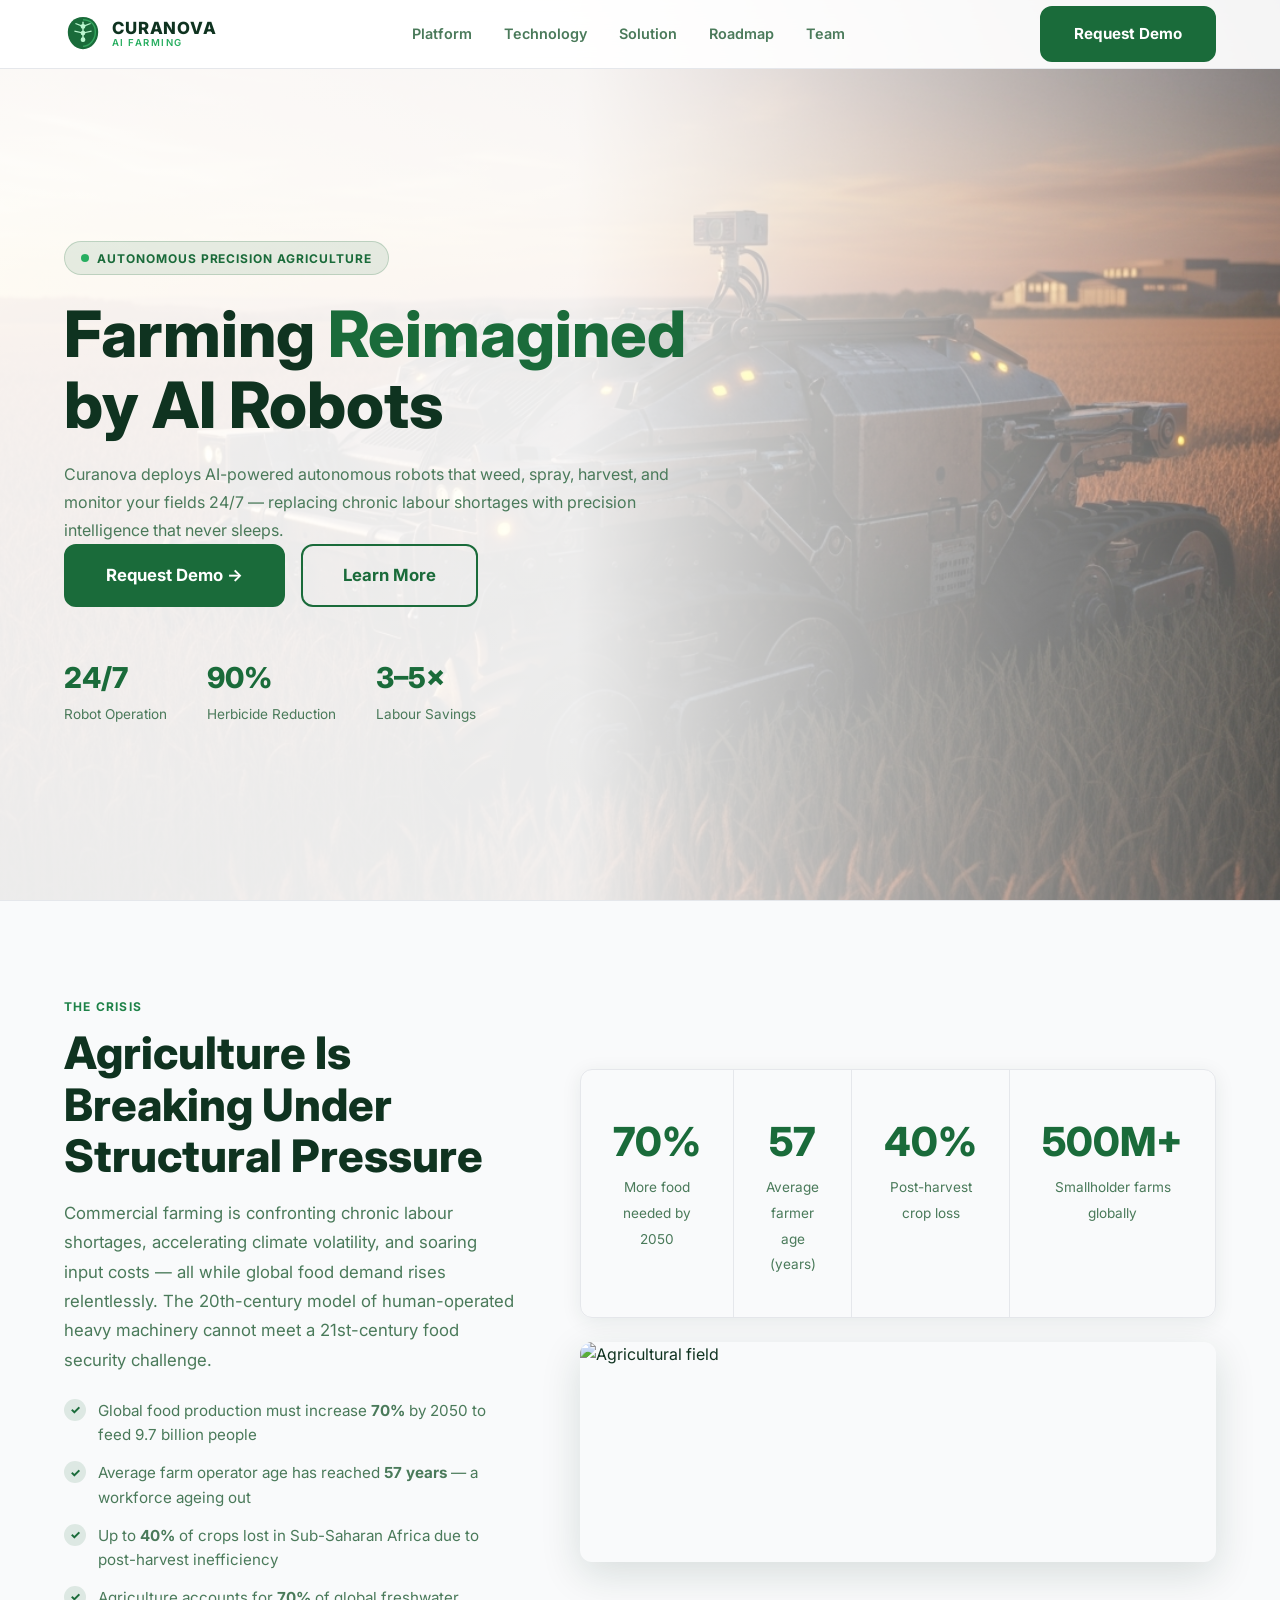
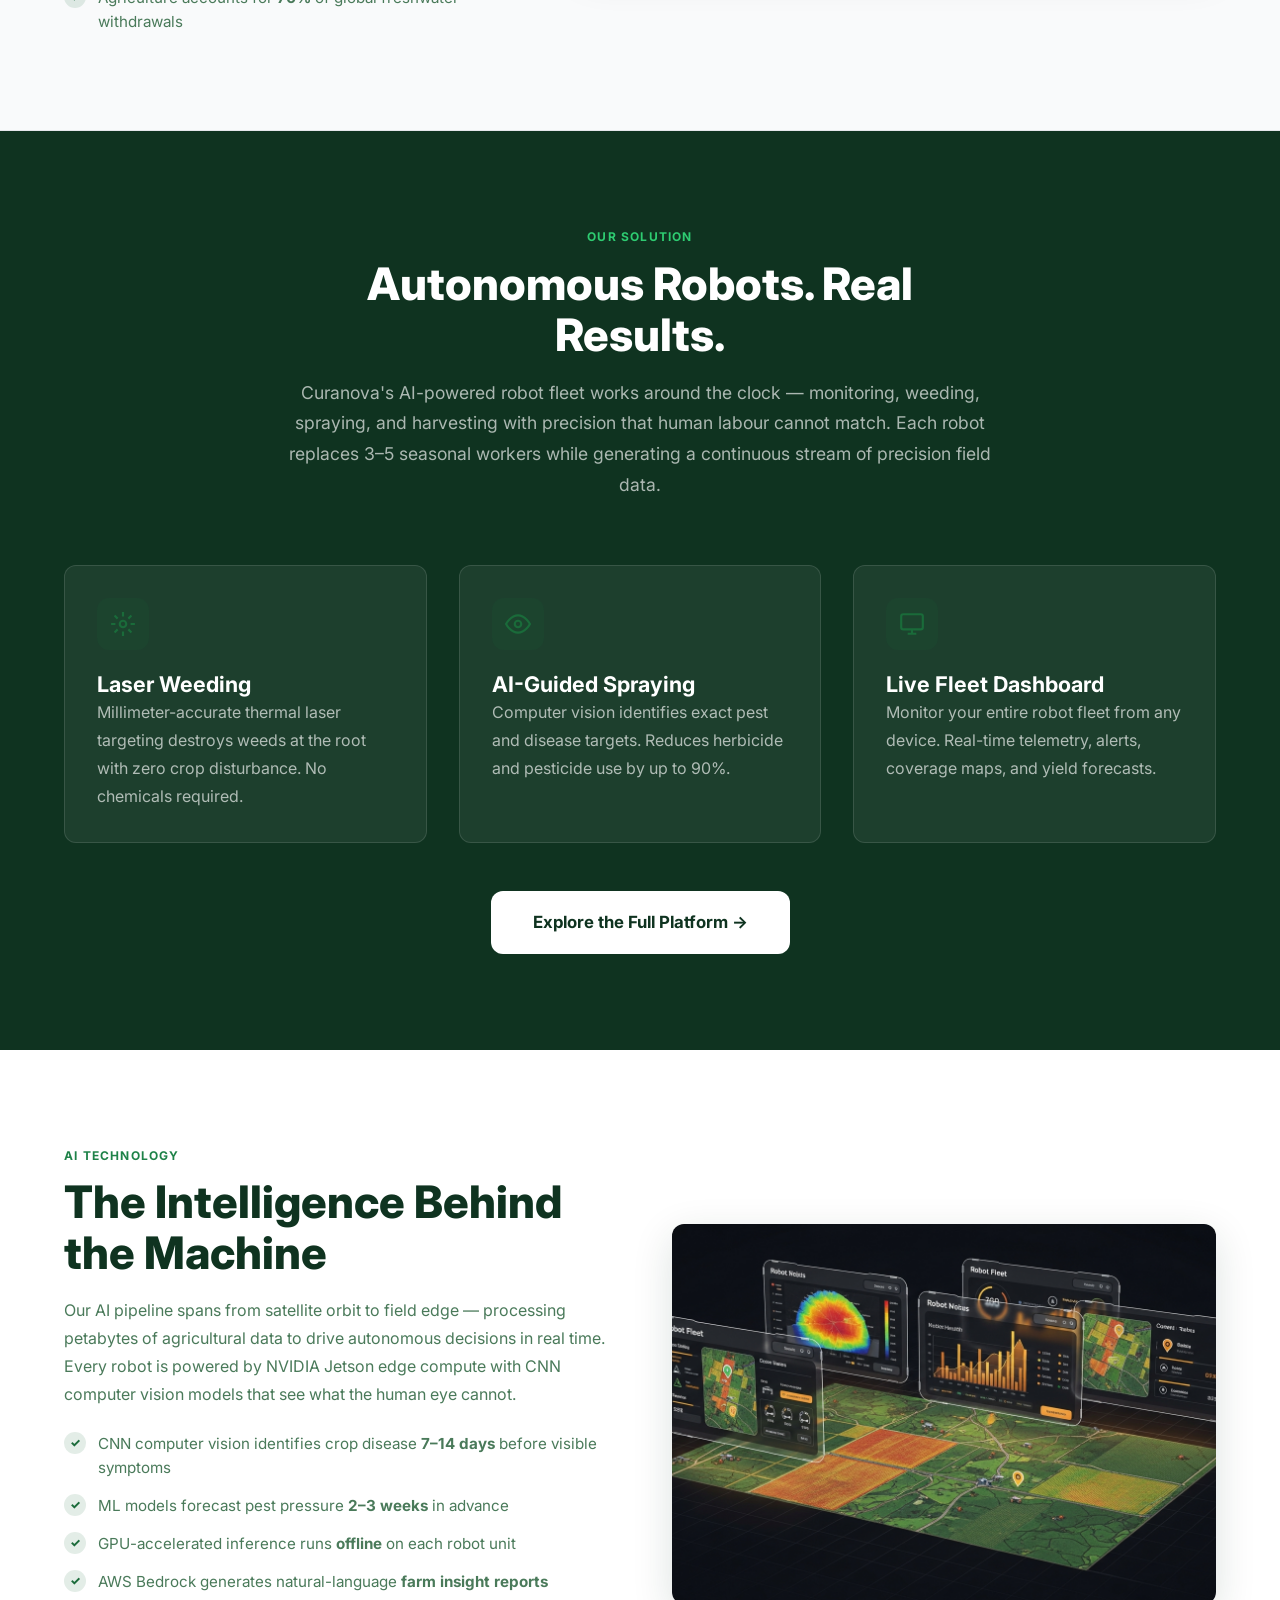
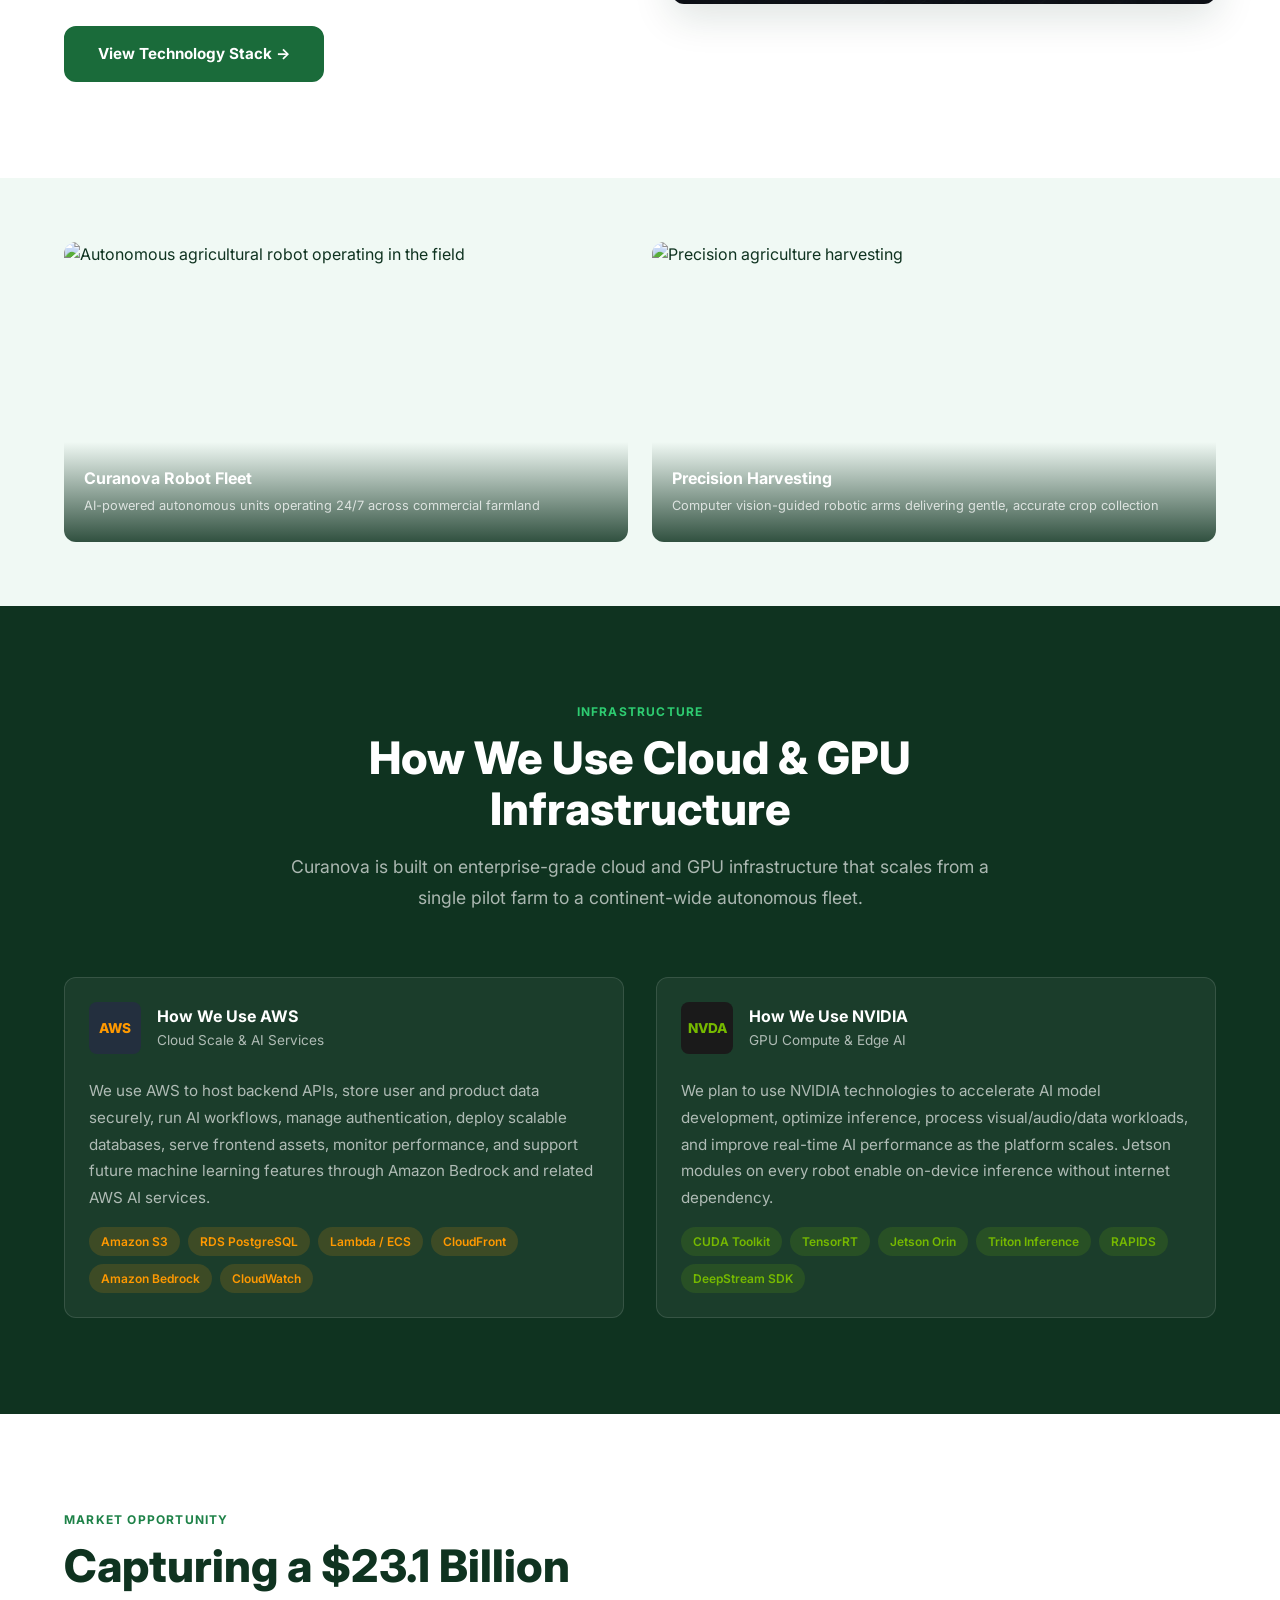
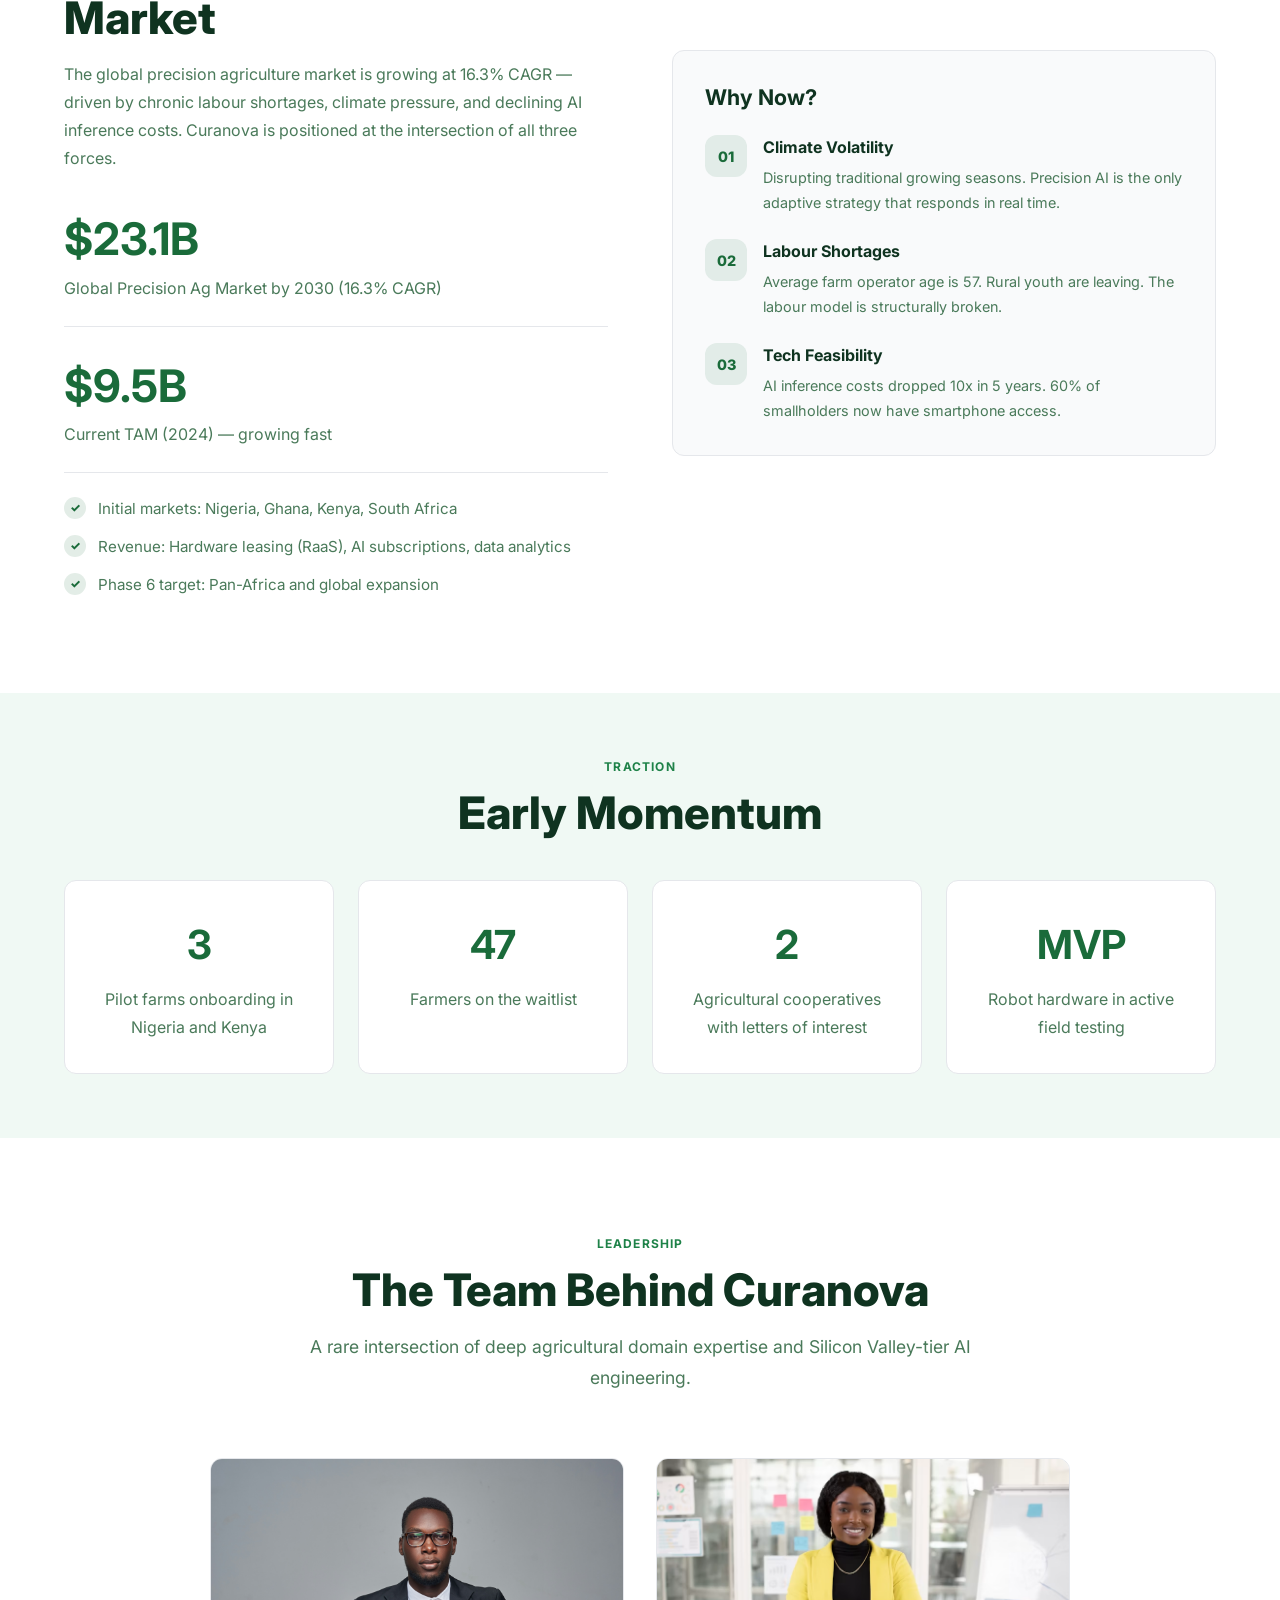
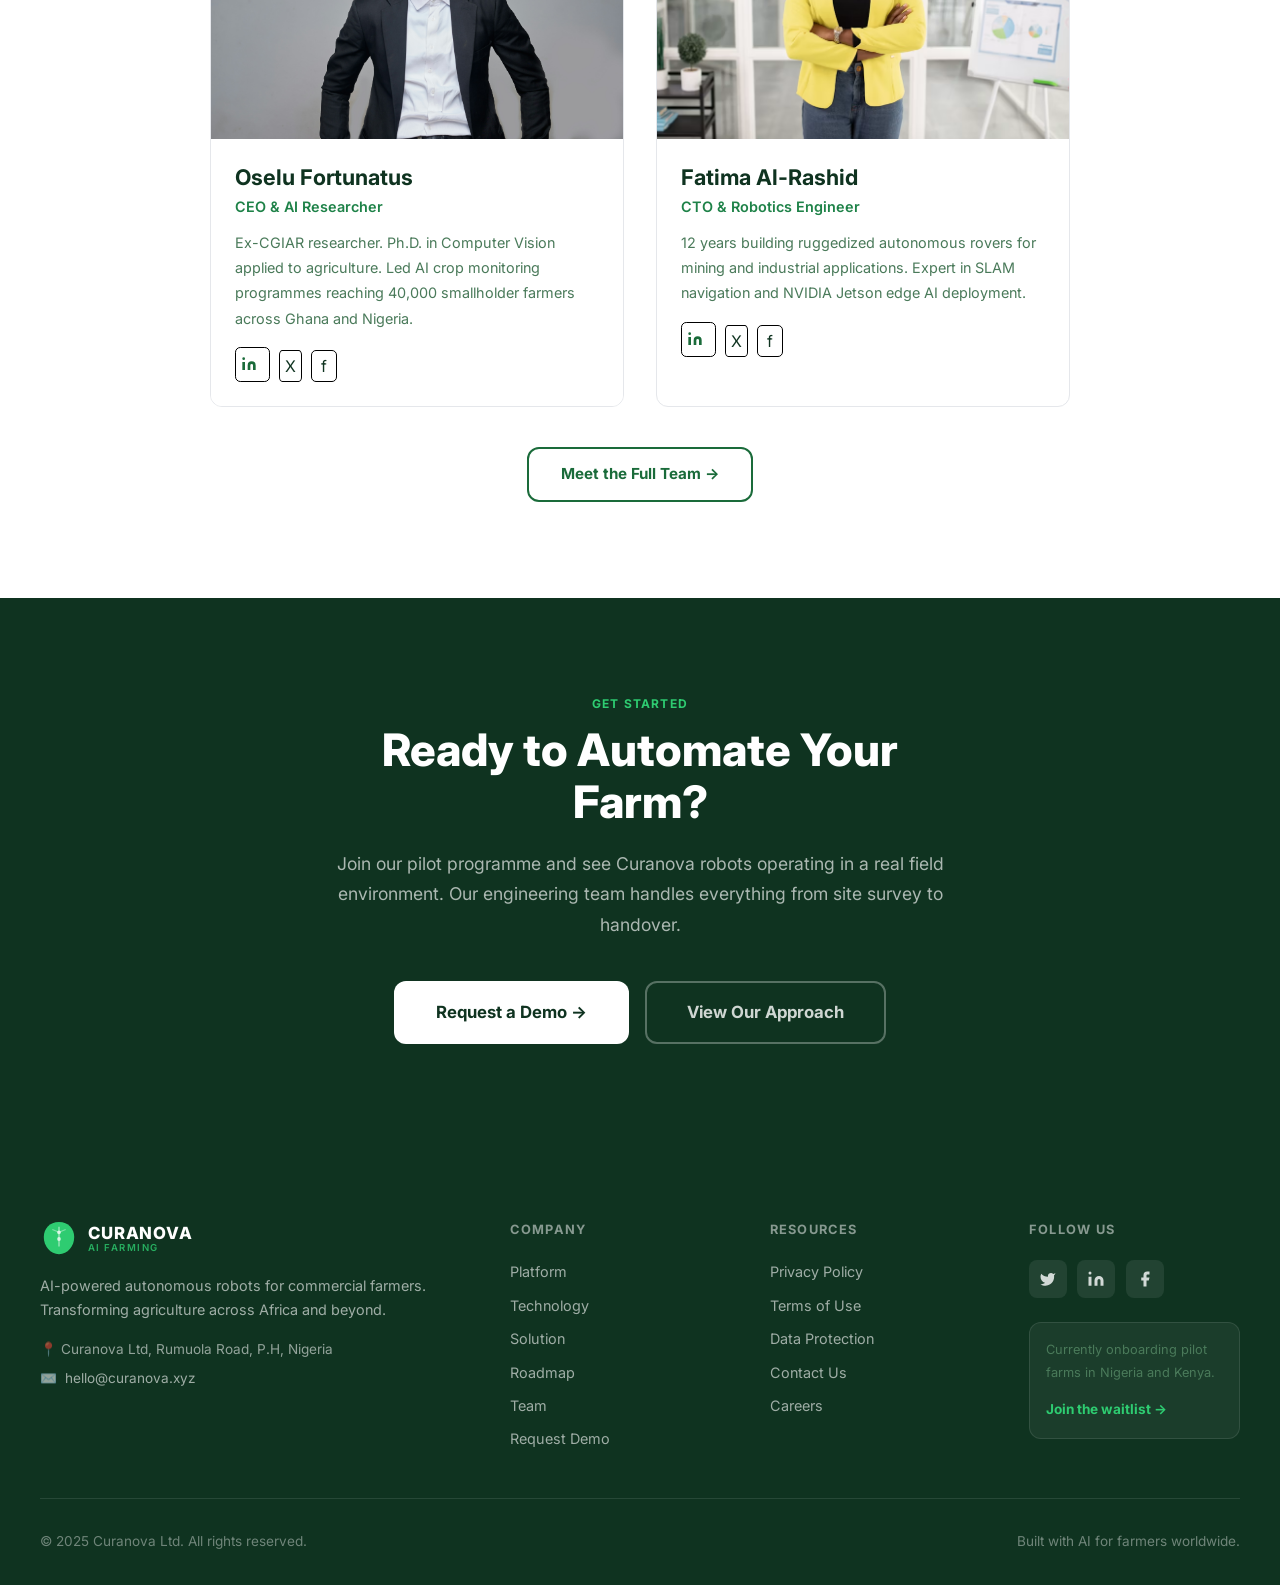
==== commit 8fa25bb8: "add company socials" ====
--- a/index.html
+++ b/index.html
@@ -335,7 +335,7 @@
     </div>
     <div class="grid-2" style="max-width:860px;margin:0 auto;">
       <div class="team-card fade-up">
-        <img class="team-photo" src="https://images.unsplash.com/photo-1507003211169-0a1dd7228f2d?w=600&h=400&fit=crop&auto=format" alt="Dr. Amara Osei" />
+        <img class="team-photo" src="/images/oselu.jpg" alt="Dr. Amara Osei" />
         <div class="team-body">
           <h3>Oselu Fortunatus</h3>
           <div class="role">CEO &amp; AI Researcher</div>
@@ -348,7 +348,7 @@
         </div>
       </div>
       <div class="team-card fade-up fade-up-delay-2">
-        <img class="team-photo" src="https://images.unsplash.com/photo-1573496359142-b8d87734a5a2?w=600&h=400&fit=crop&auto=format" alt="Fatima Al-Rashid" />
+        <img class="team-photo" src="/images/fati.png" alt="Fatima Al-Rashid" />
         <div class="team-body">
           <h3>Fatima Al-Rashid</h3>
           <div class="role">CTO &amp; Robotics Engineer</div>
@@ -429,10 +429,10 @@
       <div>
         <h5>Follow Us</h5>
         <div class="socials">
-          <a href="https://x.com/crypto_eaglex" class="social-icon" aria-label="Twitter">
+          <a href="https://x.com/agrinovalabs001" class="social-icon" aria-label="Twitter">
             <svg viewBox="0 0 24 24"><path d="M22 4s-.7 2.1-2 3.4c1.6 10-9.4 17.3-18 11.6 2.2.1 4.4-.6 6-2C3 15.5.5 9.6 3 5c2.2 2.6 5.6 4.1 9 4-.9-4.2 4-6.6 7-3.8 1.1 0 3-1.2 3-1.2z"/></svg>
           </a>
-          <a href="https://www.linkedin.com/in/oselufortunatus" class="social-icon" aria-label="LinkedIn">
+          <a href="https://www.linkedin.com/company/osfoce-agro-network/about/" class="social-icon" aria-label="LinkedIn">
             <svg viewBox="0 0 24 24"><path d="M16 8a6 6 0 016 6v7h-4v-7a2 2 0 00-2-2 2 2 0 00-2 2v7h-4v-7a6 6 0 016-6zM2 9h4v12H2z"/><circle cx="4" cy="4" r="2"/></svg>
           </a>
           <a href="https://www.facebook.com/osfoce.acquilla" class="social-icon" aria-label="Facebook">
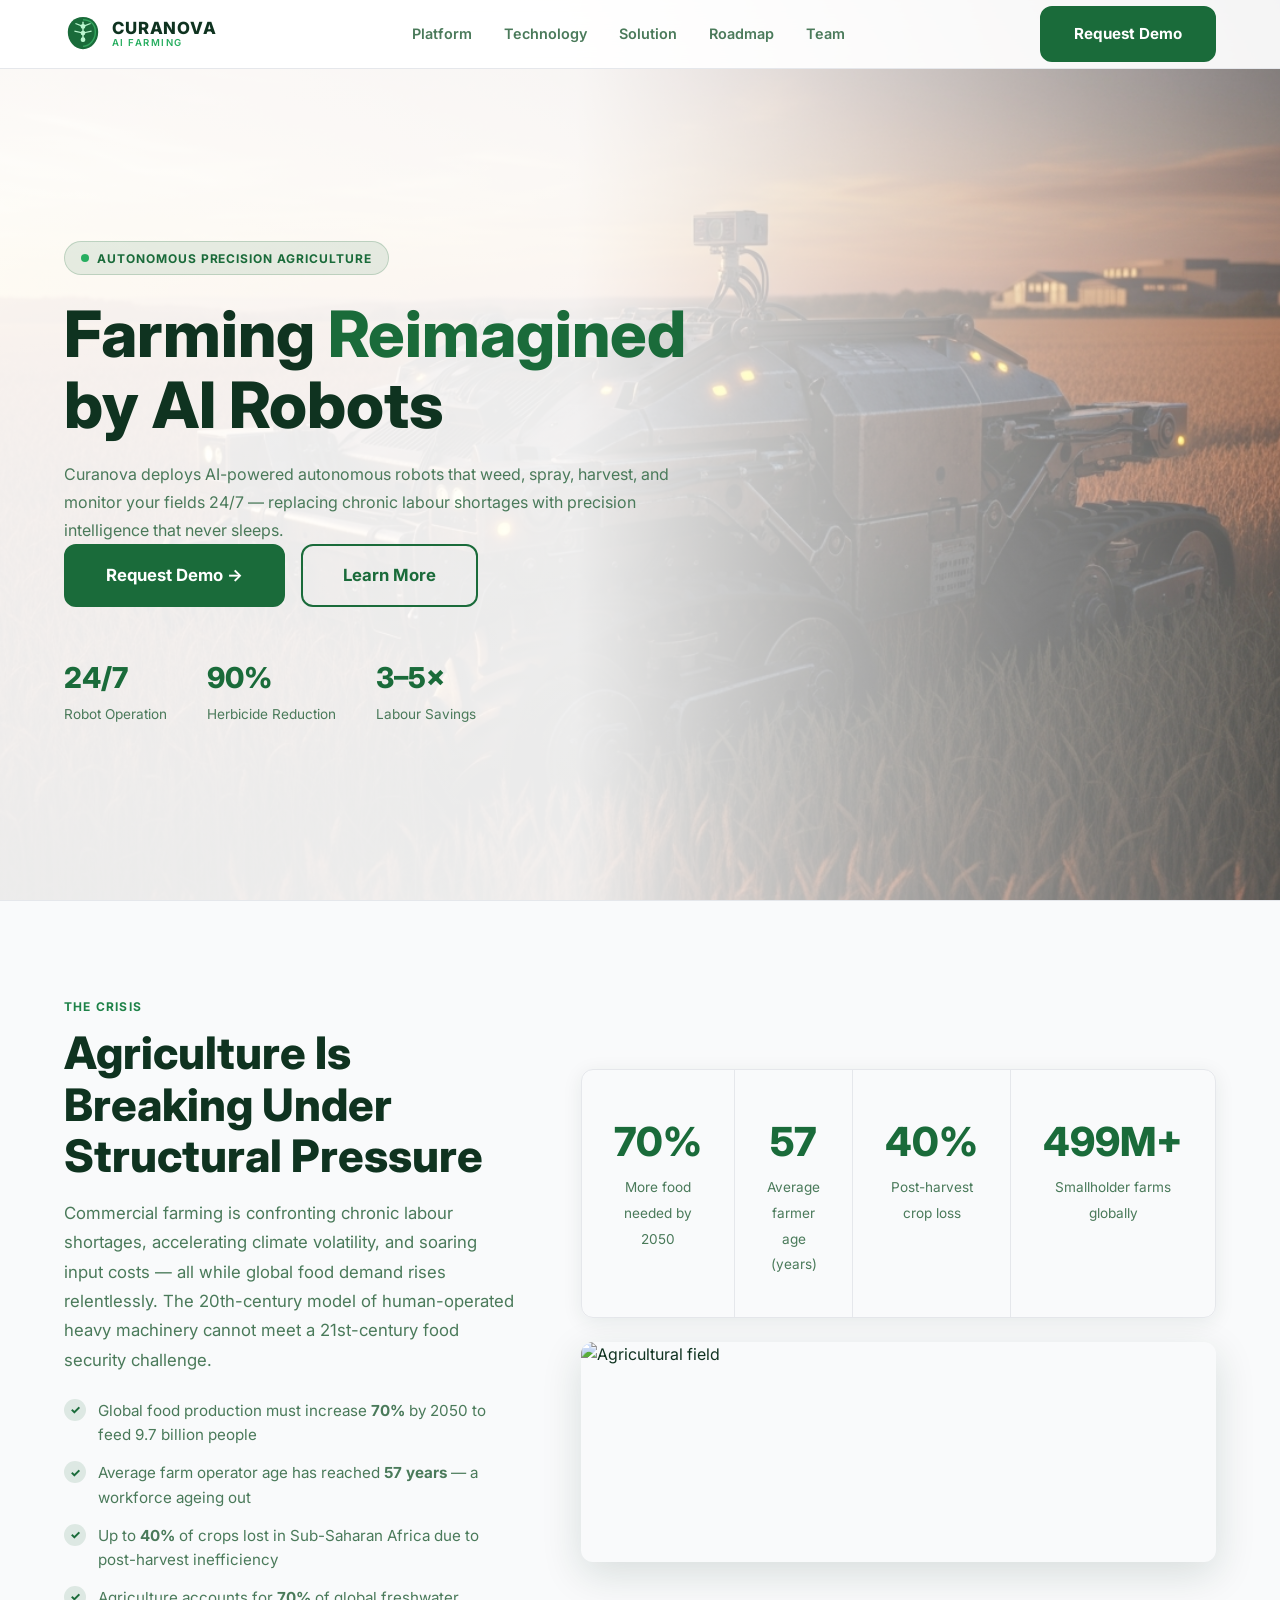
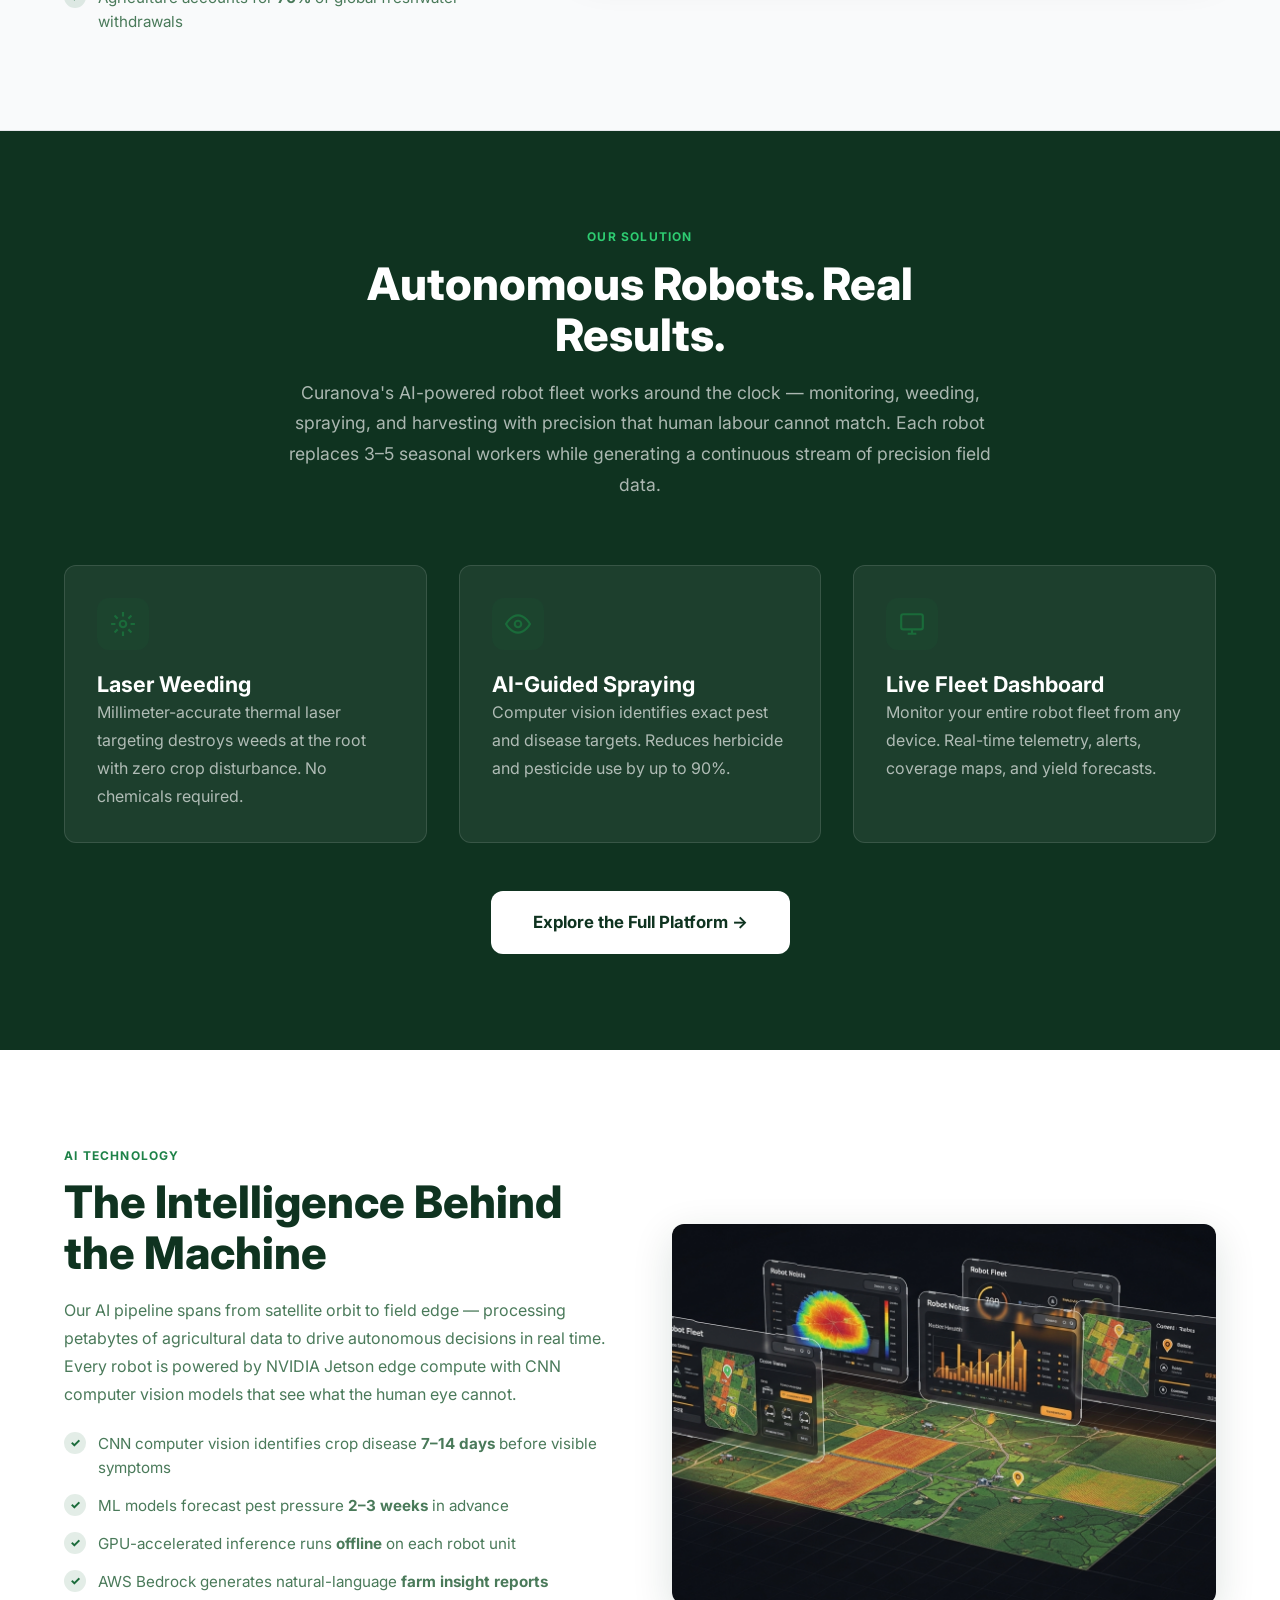
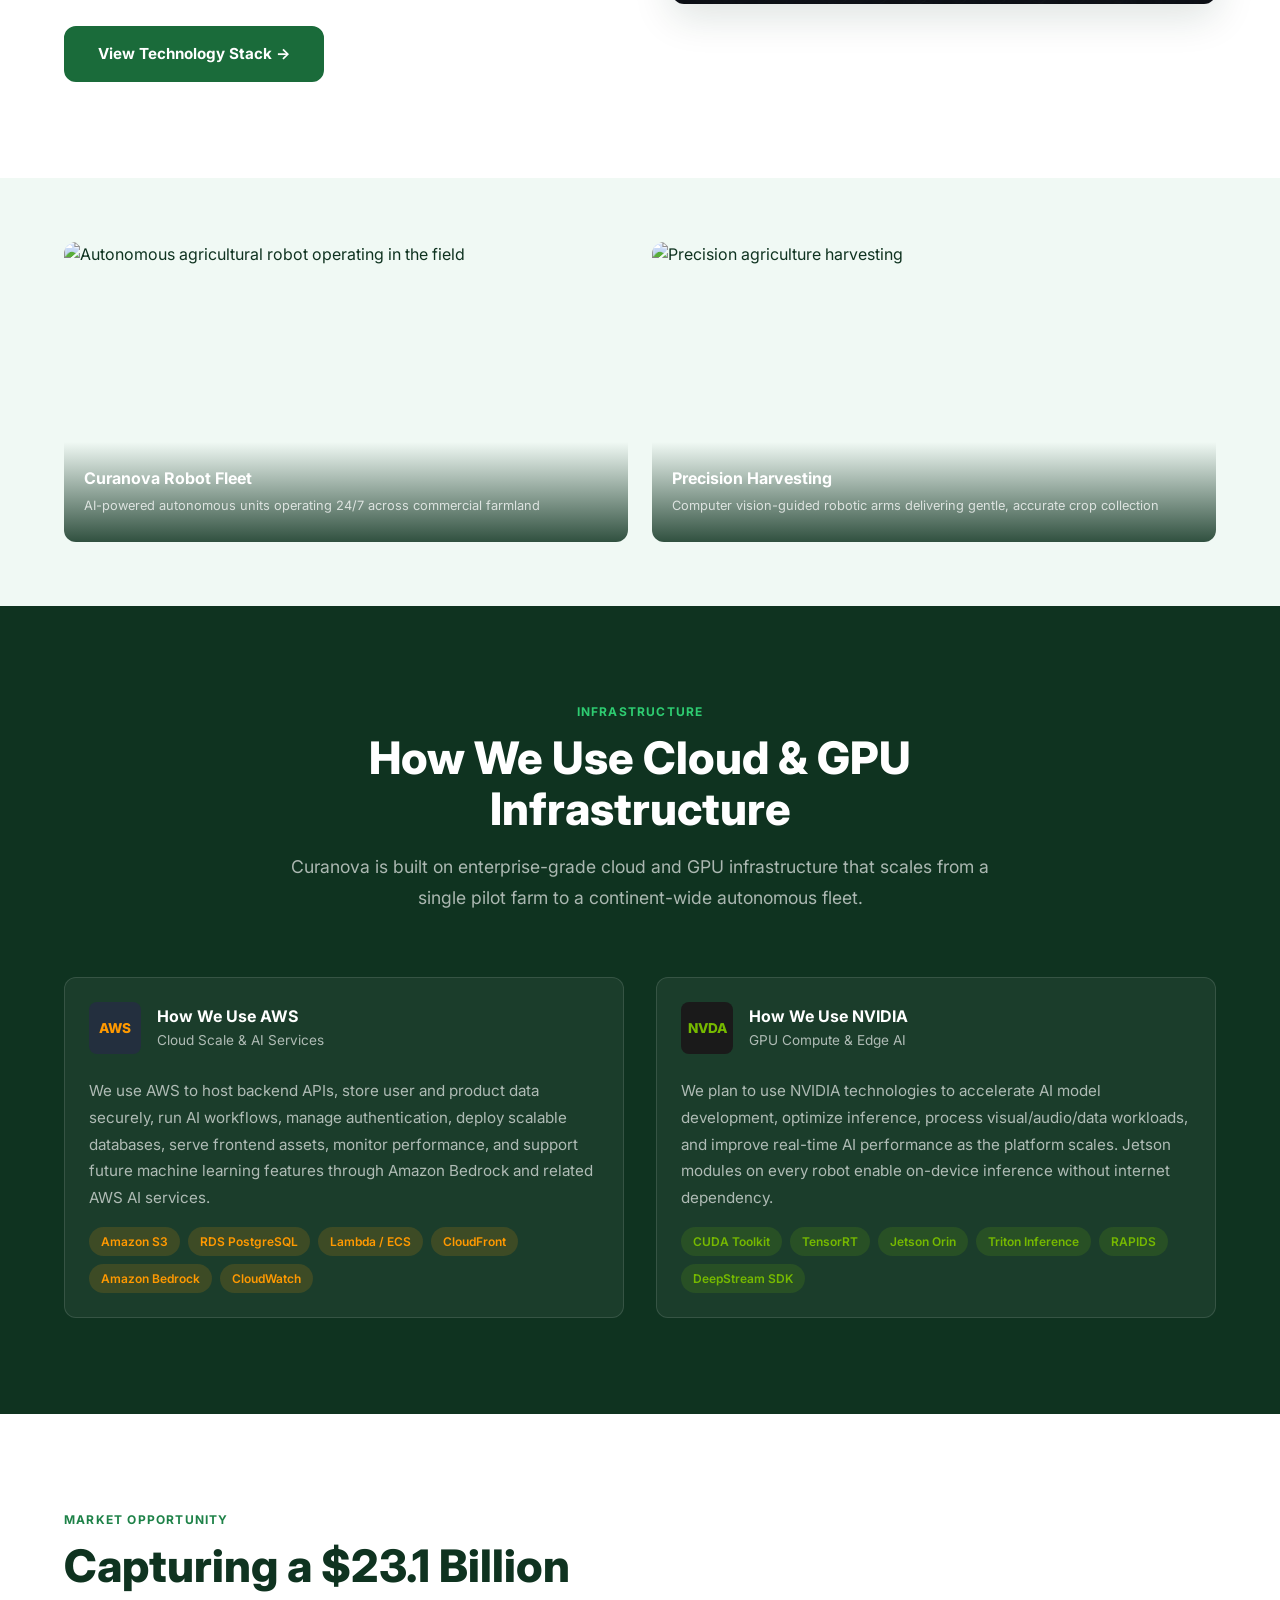
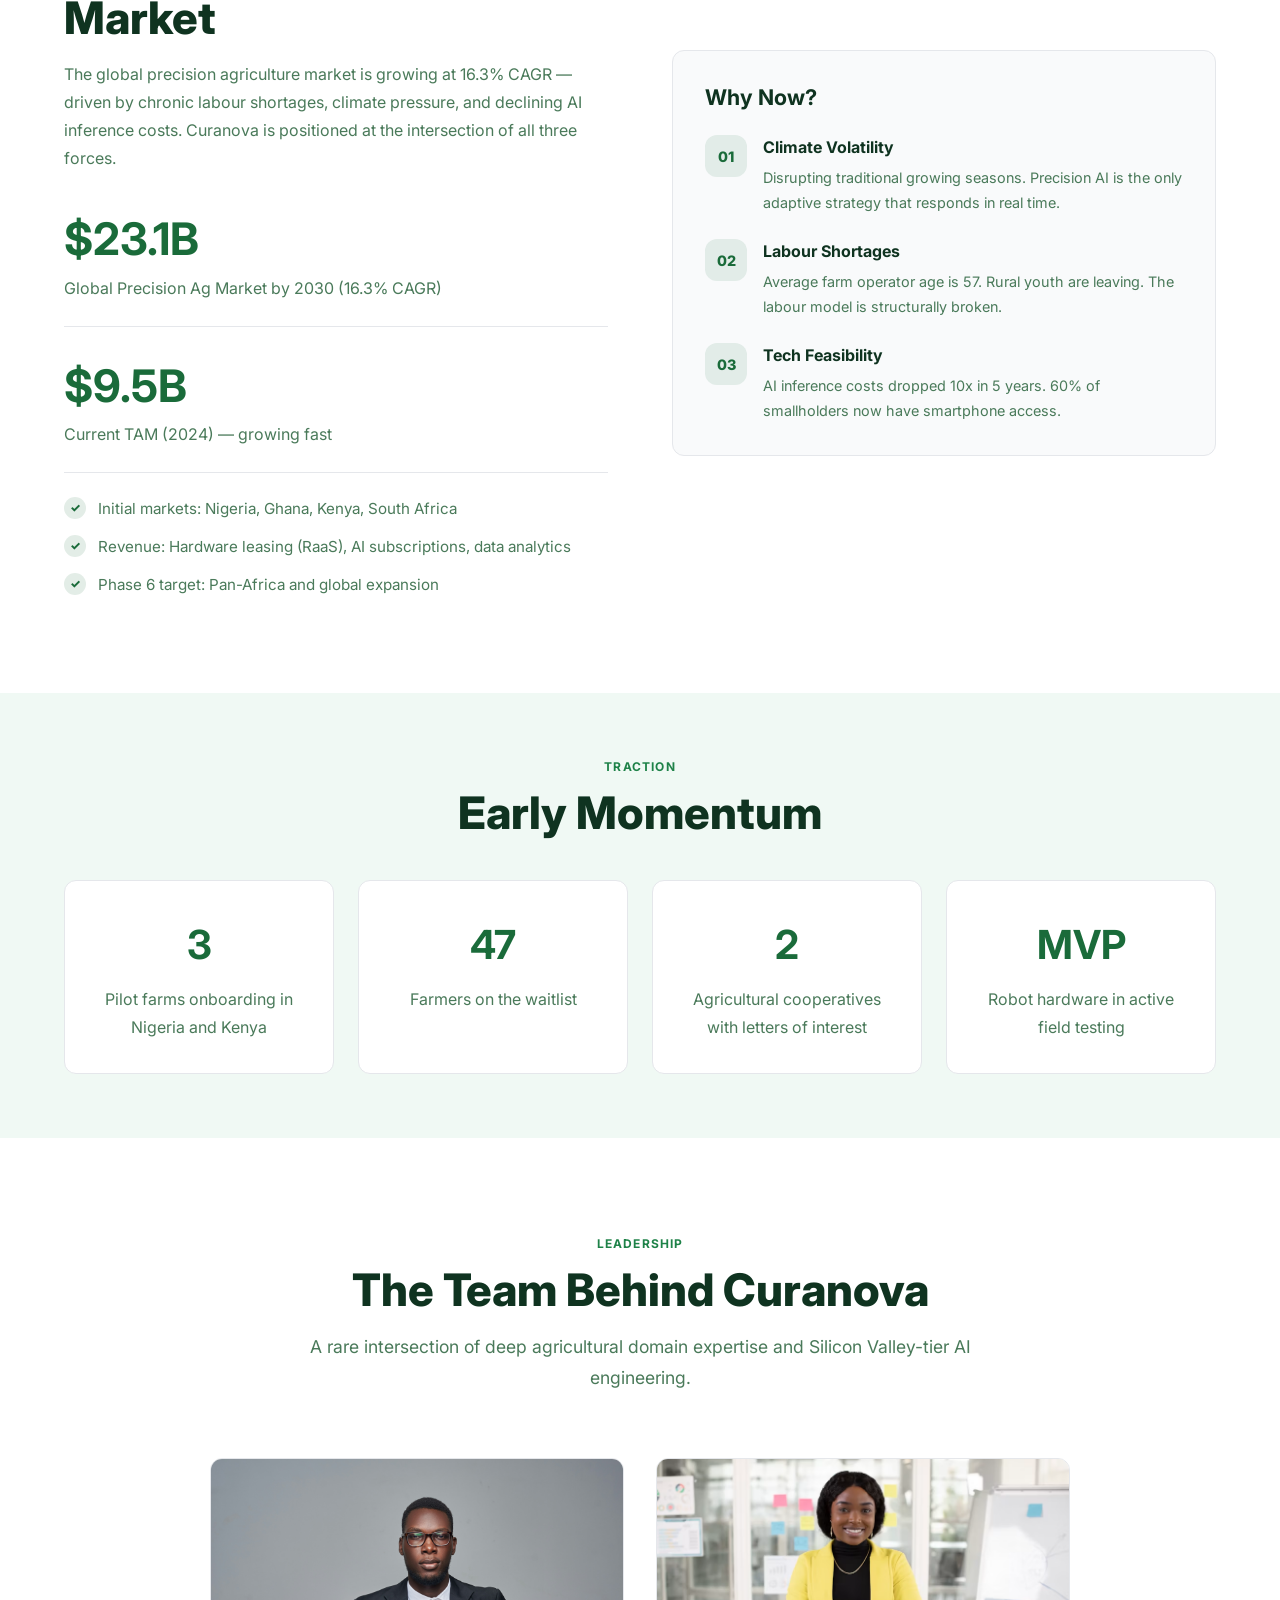
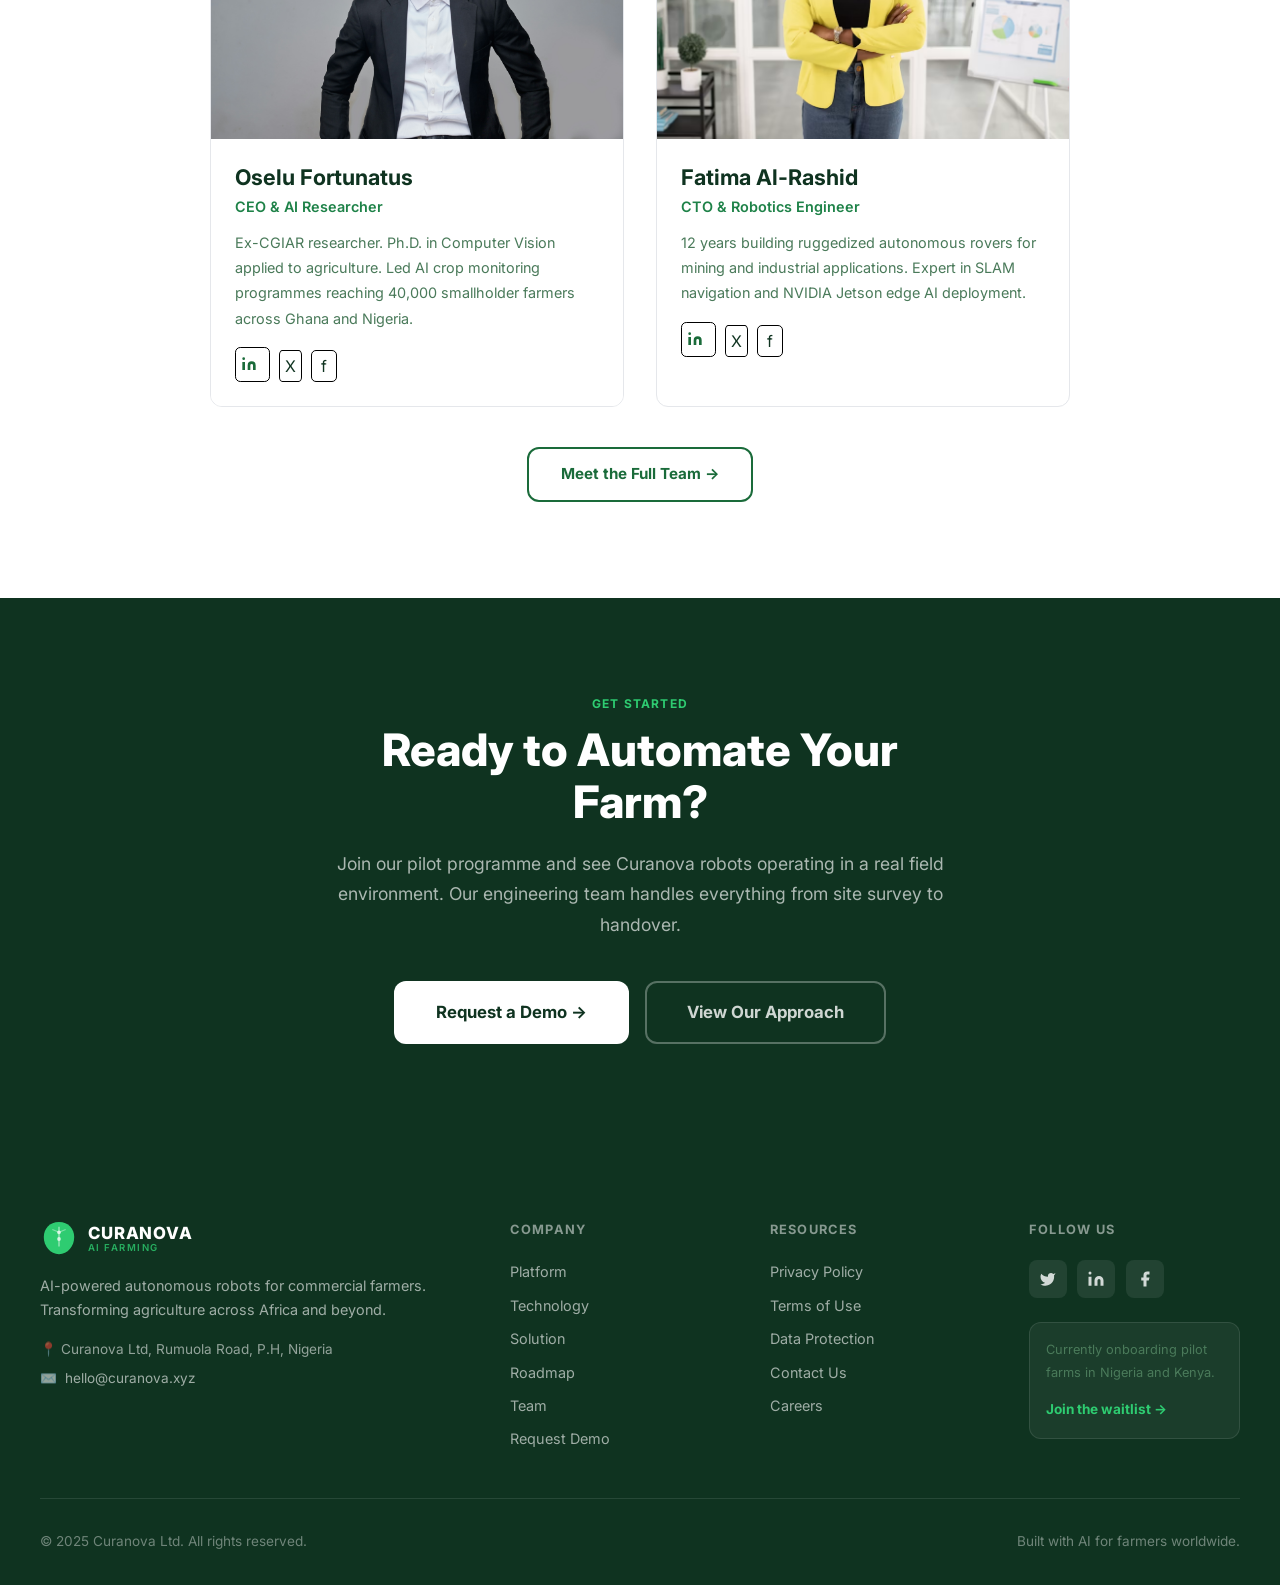
==== commit 09147897: "add company facebook socials" ====
--- a/index.html
+++ b/index.html
@@ -435,7 +435,7 @@
           <a href="https://www.linkedin.com/company/osfoce-agro-network/about/" class="social-icon" aria-label="LinkedIn">
             <svg viewBox="0 0 24 24"><path d="M16 8a6 6 0 016 6v7h-4v-7a2 2 0 00-2-2 2 2 0 00-2 2v7h-4v-7a6 6 0 016-6zM2 9h4v12H2z"/><circle cx="4" cy="4" r="2"/></svg>
           </a>
-          <a href="https://www.facebook.com/osfoce.acquilla" class="social-icon" aria-label="Facebook">
+          <a href="https://web.facebook.com/profile.php?id=61591905143696" class="social-icon" aria-label="Facebook">
             <svg viewBox="0 0 24 24"><path d="M18 2h-3a5 5 0 00-5 5v3H7v4h3v8h4v-8h3l1-4h-4V7a1 1 0 011-1h3z"/></svg>
           </a>
         </div>
